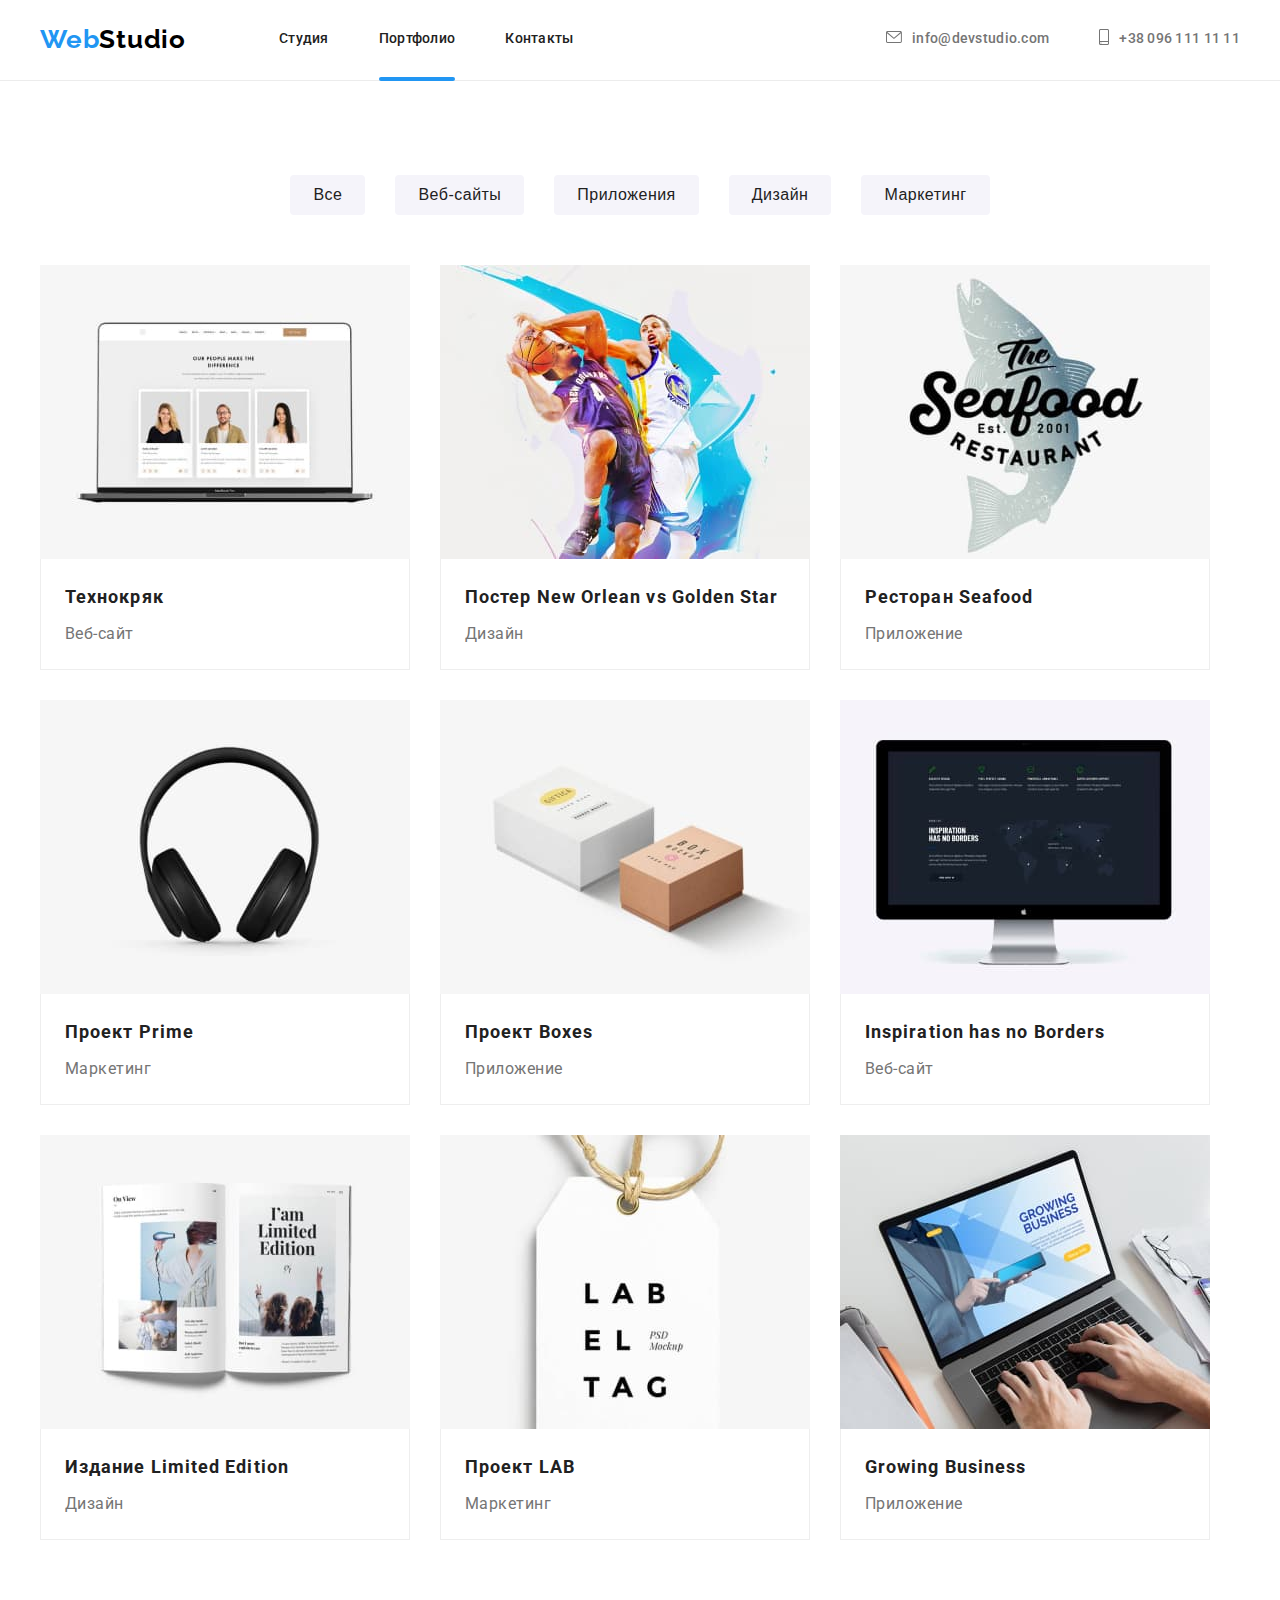
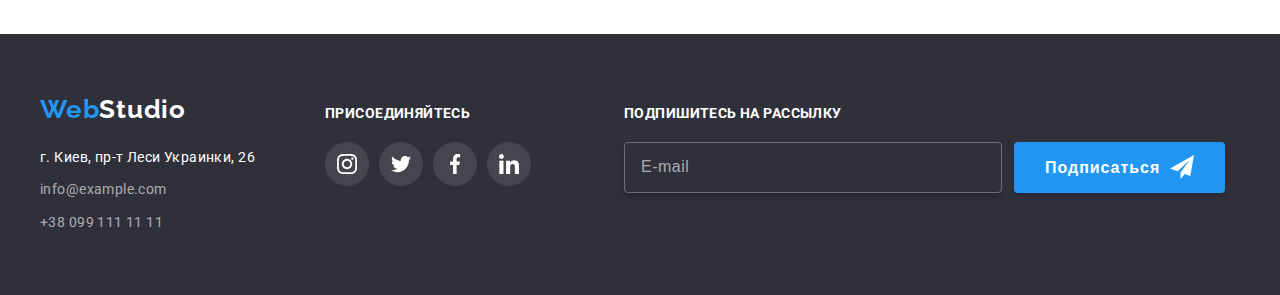
==== portfolio.html @ b91d9a15 "закончено scss" ====
<!DOCTYPE html>
<html lang="ru">

<head>
    <meta charset="UTF-8">
    <meta http-equiv="X-UA-Compatible" content="IE=edge">
    <meta name="viewport" content="width=device-width, initial-scale=1.0">
    <title>WebStudio</title>
    <link rel="stylesheet" href="https://cdnjs.cloudflare.com/ajax/libs/modern-normalize/1.1.0/modern-normalize.min.css"
        integrity="sha512-wpPYUAdjBVSE4KJnH1VR1HeZfpl1ub8YT/NKx4PuQ5NmX2tKuGu6U/JRp5y+Y8XG2tV+wKQpNHVUX03MfMFn9Q=="
        crossorigin="anonymous" referrerpolicy="no-referrer" />
    <link rel="preconnect" href="https://fonts.googleapis.com">
    <link rel="preconnect" href="https://fonts.gstatic.com" crossorigin>
    <link
        href="https://fonts.googleapis.com/css2?family=Raleway:wght@700&family=Roboto:wght@400;500;700;900&display=swap"
        rel="stylesheet">
    <link rel="stylesheet" href="./css/main.min.css">
</head>
<body>
    <header class="header">
        <div class="container">
            <nav class="header-nav">
                <a href="./index.html" class="logo link">
                    <span class="span-web">Web</span>Studio
                </a>
                <ul class="list site-nav">
                    <li class="site-nav-item">
                        <a href="./index.html" class="link">Студия</a>
                    </li>
                    <li class="site-nav-item">
                        <a href="./portfolio.html" class="link current-link">Портфолио</a>
                    </li>
                    <li class="site-nav-item">
                        <a href="#" class="link">Контакты</a>
                    </li>
                </ul>
            </nav>
    
            <ul class="list header-contact">
                <li class="header-contact-item">
                    <a href="mailto:info@devstudio.com" class="link">
                        <span>
                            <svg class="envelope header-icon" width="16" height="12">
                                <use href="./images/sprite.svg#icon-envelope"></use>
                            </svg>
                        </span>
                        <span>info@devstudio.com</span>
                    </a>
                </li>
                <li class="header-contact-item">
                    <a href="tel:+380961111111" class="link">
                        <span>
                            <svg class="smartphone header-icon" width="10" height="16">
                                <use href="./images/sprite.svg#icon-smartphone"></use>
                            </svg>
                        </span>
                        <span>+38 096 111 11 11</span>
                    </a>
                </li>
            </ul>
        </div>
    
    </header>

    <!-- main -->
    <main class="portfolio">
        <div class="container">
            <h1 hidden>Галлерея работ</h1>
            <ul class="portfolio-button list">
                <li class="portfolio-button-item">
                    <button type="button" class="button">Все</button>
                </li>
                <li class="portfolio-button-item">
                    <button type="button" class="button">Веб-сайты</button>
                </li>
                <li class="portfolio-button-item">
                    <button type="button" class="button">Приложения</button>
                </li>
                <li class="portfolio-button-item">
                    <button type="button" class="button">Дизайн</button>
                </li>
                <li class="portfolio-button-item">
                    <button type="button" class="button">Маркетинг</button>
                </li>
            </ul>
            <ul class="portfolio-list list">
                <li class="portfolio-item">

                    <a href="" class="portfolio-grid-link link">
                        <div class="portfolio-grid-overlay">
                            <img src="./images/portfolio/technokryak.jpg" alt="Ноутбук с веб-сайтом" width="370" height="294">
                            <p class="overlay">Технокряк это современная площадка распространения коронавируса. Компании используют эту платформу для цифрового
                            шпионажа и атак на защищённые сервера конкурентов.</p>
                        </div>
                        <div class="portfolio-text">
                            <h2 class="portfolio-title">Технокряк</h2>
                            <p class="portfolio-direction">Веб-сайт</p>
                        </div>
                    </a>
                </li>
                <li class="portfolio-item">
            
                    <a href="" class="portfolio-grid-link link link">
                        <div class="portfolio-grid-overlay">
                            <img src="./images/portfolio/poster.jpg" alt="Постер футбольного матча" width="370" height="294">
                                <p class="overlay">Технокряк это современная площадка распространения коронавируса. Компании используют эту платформу для цифрового
                                шпионажа и атак на защищённые сервера конкурентов.</p>
                        </div>
                        <div class="portfolio-text">
                            <h2 class="portfolio-title">Постер New Orlean vs Golden Star</h2>
                            <p class="portfolio-direction">Дизайн</p>
                        </div>
                    </a>
                </li>
                <li class="portfolio-item">
            
                    <a href="" class="portfolio-grid-link link link">
                        <div class="portfolio-grid-overlay">
                            <img src="./images/portfolio/restaurant.jpg" alt="Логотим ресторана Seafood" width="370" height="294">
                            <p class="overlay">Технокряк это современная площадка распространения коронавируса. Компании используют эту платформу для цифрового
                            шпионажа и атак на защищённые сервера конкурентов.</p>
                        </div>
                        <div class="portfolio-text">
                            <h2 class="portfolio-title">Ресторан Seafood</h2>
                            <p class="portfolio-direction">Приложение</p>
                        </div>
                    </a>
                </li>
                <li class="portfolio-item">
            
                    <a href="" class="portfolio-grid-link link link">
                        <div class="portfolio-grid-overlay">
                            <img src="./images/portfolio/prime.jpg" alt="Наушники" width="370" height="294">
                            <p class="overlay">Технокряк это современная площадка распространения коронавируса. Компании используют эту платформа для цифрового
                            шпионажа и атак на защищённые сервера конкурентов.</p>
                        </div>
                        <div class="portfolio-text">
                            <h2 class="portfolio-title">Проект Prime</h2>   
                            <p class="portfolio-direction">Маркетинг</p>
                        </div>
                    </a>
                </li>
                <li class="portfolio-item">
            
                    <a href="" class="portfolio-grid-link link link">
                        <div class="portfolio-grid-overlay">
                         <img src="./images/portfolio/boxes.jpg" alt="Коробки" width="370" height="294">
                        <p class="overlay">Технокряк это современная площадка распространения коронавируса. Компании используют эту платформу
                            для цифрового
                            шпионажа и атак на защищённые сервера конкурентов.</p>
                        </div>
                        <div class="portfolio-text">
                           <h2 class="portfolio-title">Проект Boxes</h2>
                            <p class="portfolio-direction">Приложение</p>
                        </div>
                    </a>
                </li>
                <li class="portfolio-item">
            
                    <a href="" class="portfolio-grid-link link link">
                        <div class="portfolio-grid-overlay">
                            <img src="./images/portfolio/inspiration.jpg" alt="ПК с веб-сайтом" width="370" height="294">
                            <p class="overlay">Технокряк это современная площадка распространения коронавируса. Компании используют эту платформу
                                для цифрового
                                шпионажа и атак на защищённые сервера конкурентов.</p>
                        </div>
                        <div class="portfolio-text">
                            <h2 class="portfolio-title">Inspiration has no Borders</h2>
                            <p class="portfolio-direction">Веб-сайт</p>
                        </div>
                    </a>
                </li>
                <li class="portfolio-item">
            
                    <a href="" class="portfolio-grid-link link link">
                        <div class="portfolio-grid-overlay">
                            <img src="./images/portfolio/edition.jpg" alt="Книга" width="370" height="294">
                            <p class="overlay">Технокряк это современная площадка распространения коронавируса. Компании используют эту платформу
                                для цифрового
                                шпионажа и атак на защищённые сервера конкурентов.</p>
                        </div>
                        <div class="portfolio-text">
                            <h2 class="portfolio-title">Издание Limited Edition</h2>
                            <p class="portfolio-direction">Дизайн</p>
                        </div>
                    </a>
                </li>
                <li class="portfolio-item">
            
                    <a href="" class="portfolio-grid-link link link">
                        <div class="portfolio-grid-overlay">
                            <img src="./images/portfolio/lab.jpg" alt="Брелок LAB" width="370" height="294">
                            <p class="overlay">Технокряк это современная площадка распространения коронавируса. Компании используют эту платформу
                                для цифрового
                                шпионажа и атак на защищённые сервера конкурентов.</p>
                        </div>
                        <div class="portfolio-text">
                            <h2 class="portfolio-title">Проект LAB</h2>
                            <p class="portfolio-direction">Маркетинг</p>
                        </div>
                    </a>
                </li>
                <li class="portfolio-item">
            
                    <a href="" class="portfolio-grid-link link link">
                        <div class="portfolio-grid-overlay">
                            <img src="./images/portfolio/business.jpg" alt="Ноутбук с веб-сайтом" width="370" height="294">
                            <p class="overlay">Технокряк это современная площадка распространения коронавируса. Компании используют эту платформу
                                для цифрового
                                шпионажа и атак на защищённые сервера конкурентов.</p>
                        </div>
                        <div class="portfolio-text">
                            <h2 class="portfolio-title">Growing Business</h2>
                            <p class="portfolio-direction">Приложение</p>
                        </div>
                    </a>
                </li>
            </ul>
        </div>
            
        
    </main>

    <footer class="footer">
        <div class="container">
            <div class="footer-left">
                <div class="footer-logo">
                    <a href="./index.html" class="logo link">
                        <span class="span-web">Web</span><span class="footer-studio">Studio</span>
                    </a>
                </div>
                <address class="address">
                    <ul class="list">
                        <li class="footer-address-item">
                            <a href="https://goo.gl/maps/YHEFxKt9b5rvipPJA" target="_blank" rel="noopener noreferrer"
                                class="footer-address link">г. Киев,
                                пр-т Леси Украинки, 26</a>
                        </li>
                        <li class="footer-address-item">
                            <a href="mailto:info@example.com" class="footer-contact link">info@example.com</a>
                        </li>
                        <li class="footer-address-item">
                            <a href="tel:+380991111111" class="footer-contact link">+38 099 111 11 11</a>
                        </li>
                    </ul>
                </address>
            </div>
            <div class="footer-right">
                <p class="footer-text-icon">присоединяйтесь</p>
                <ul class="list footer-list-icon">
                    <li class="footer-icon-item">
                        <a href="" class="footer-link-icon sotseti">
                            <svg class="footer-icon">
                                <use href="./images/sprite.svg#icon-instagram"></use>
                            </svg>
                        </a>
                    </li>
                    <li class="footer-icon-item">
                        <a href="" class="footer-link-icon sotseti">
                            <svg class="footer-icon">
                                <use href="./images/sprite.svg#icon-twitter"></use>
                            </svg>
                        </a>
                    </li>
                    <li class="footer-icon-item">
                        <a href="" class="footer-link-icon sotseti">
                            <svg class="footer-icon">
                                <use href="./images/sprite.svg#icon-facebook"></use>
                            </svg>
                        </a>
                    </li>
                    <li footer-icon-item>
                        <a href="" class="footer-link-icon sotseti">
                            <svg class="footer-icon">
                                <use href="./images/sprite.svg#icon-linkedin"></use>
                            </svg>
                        </a>
                    </li>
                </ul>
            </div>
            <form class="footer-form">
                <p class="footer-modal-title">Подпишитесь на рассылку</p>
                <div class="footer-form-div">
                    <input class="footer-form-input" type="email" placeholder="E-mail" name="user-email" required>
                    <button type="submit" class="footer-form-button">
                        Подписаться
                        <svg class="footer-modal-svg" width="24" height="24">
                            <use href="./images/icons.svg#icon-subscribe"></use>
                        </svg>
                    </button>
                </div>
            </form>
        </div>
    </footer>

</body>
</html>
---- css/main.min.css ----
:root{--accent-color: #2196f3;--main-text-color: #212121}.visually-hidden{position:absolute !important;clip:rect(1px 1px 1px 1px);clip:rect(1px, 1px, 1px, 1px);padding:0 !important;border:0 !important;height:1px !important;width:1px !important;overflow:hidden}body{margin:0;background-color:#ffffff;color:var(--main-text-color);font-weight:400;font-family:"Roboto", sans-serif}.list{margin-top:0;margin-bottom:0;padding-left:0;list-style:none}.link{text-decoration:none}h1,h2,h3,h4,p{margin-top:0;margin-bottom:0}img{display:block}.container{width:1200px;margin:0 auto;padding-left:15px;padding-right:15px}.title{margin-bottom:50px;font-weight:700;font-size:36px;line-height:1.17;text-align:center;letter-spacing:0.03em}.logo{color:#000000;font-family:"Raleway", sans-serif;font-weight:700;font-size:26px;line-height:1.19;letter-spacing:0.03em}.span-web{color:var(--accent-color)}.footer-studio{color:#ffffff}.footer-form{margin-left:93px}.footer-modal-title{font-weight:700;font-size:14px;line-height:1.14;letter-spacing:0.03em;text-transform:uppercase;color:#ffffff;margin-top:12px;margin-bottom:20px}.footer-form-input{background-color:transparent;width:358px;padding-top:15px;padding-bottom:15px;padding-left:16px;margin-right:12px;border:1px solid rgba(255,255,255,0.3);box-shadow:0px 4px 4px rgba(0,0,0,0.15);border-radius:4px;color:#ffffff;outline:none;transition:border-color 250ms cubic-bezier(0.4, 0, 0.2, 1)}.footer-form-input:focus{border-color:var(--accent-color)}.footer-form-input::placeholder{font-weight:400;font-size:16px;line-height:1.25;letter-spacing:0.03em;color:rgba(255,255,255,0.6)}.footer-form-div{display:flex}.footer-form-button{background:var(--accent-color);box-shadow:0px 4px 4px rgba(0,0,0,0.15);border-radius:4px;margin:0 auto;padding:10px 30px;cursor:pointer;border:1px solid transparent;font-weight:700;font-size:16px;line-height:1.87;display:flex;align-items:center;text-align:center;letter-spacing:0.06em;color:#ffffff}.footer-modal-svg{margin-left:10px}.backdrop{position:fixed;top:0;left:0;width:100vw;height:100vh;background-color:rgba(0,0,0,0.2);transition:opacity 500ms linear, visibility 500ms linear}.is-hidden{opacity:0;visibility:hidden;pointer-events:none}.modal{width:528px;height:580px;background-color:#ffffff;position:absolute;left:50%;top:50%;transform:translate(-50%, -50%)}.close-btn{position:absolute;top:8px;right:8px;padding:0;width:30px;height:30px;border-radius:50%;border:1px solid rgba(0,0,0,0.1);background-color:transparent;cursor:pointer}.modal-svg{color:tomato}.close-btn:hover .modal-svg{fill:var(--accent-color)}.contact-form{display:flex;flex-direction:column;padding:40px}.contact-form-input{width:100%;height:40px;border:1px solid rgba(33,33,33,0.2);border-radius:4px;padding-left:42px;transition:border-color 250ms cubic-bezier(0.4, 0, 0.2, 1)}.contact-form-input:focus{outline:none;border-color:var(--accent-color)}.contact-form-message{width:100%;height:120px;padding:12px 16px;margin-top:4px;margin-bottom:20px;resize:none;border:1px solid rgba(33,33,33,0.2);border-radius:4px;transition:border-color 250ms cubic-bezier(0.4, 0, 0.2, 1)}.contact-form-message:focus{border-color:var(--accent-color);outline:none}.contact-form-message::placeholder{color:rgba(117,117,117,0.5)}.modal-form-title{font-weight:700;font-size:20px;line-height:1.15;text-align:center;letter-spacing:0.03em;margin-bottom:12px}.modal-form-label{font-weight:400;font-size:12px;line-height:1.17;letter-spacing:0.01em;color:#757575}.modal-form-label:nth-child(-n+4){margin-bottom:10px}.contact-form-icon{position:absolute;top:50%;transform:translateY(-50%);left:12px;transition:fill 250ms cubic-bezier(0.4, 0, 0.2, 1)}.contact-form-input:focus+.contact-form-icon{fill:var(--accent-color)}.contact-form-wrapper{position:relative;display:block;margin-top:4px}.contact-form-checkbox-label{display:flex;align-items:center;font-weight:400;font-size:14px;line-height:1.71;letter-spacing:0.03em;color:#757575;margin-bottom:30px}.contact-form-checkbox-label::before{content:"";width:16px;height:15px;border:2px solid black;cursor:pointer;border-radius:2px;margin-right:7px}.contact-form-checkbox:checked+.contact-form-checkbox-label::before{background-image:url(../images/check.svg);background-position:50% 50%}.contact-form-checkbox:focus+.contact-form-checkbox-label::before{outline:2px solid var(--accent-color)}.contact-form-label-link{font-weight:400;font-size:14px;line-height:1.71;letter-spacing:0.03em;color:var(--accent-color)}.contact-form-submit{display:block;margin:0 auto;padding:10px 55px;cursor:pointer;background:#2196f3;box-shadow:0px 4px 4px rgba(0,0,0,0.15);border-radius:4px;border:1px solid transparent;font-weight:700;font-size:16px;line-height:1.87;display:flex;align-items:center;text-align:center;letter-spacing:0.06em;color:#ffffff}.header{padding-top:24px;padding-bottom:25px;border-bottom:1px solid #ececec}.header .container{display:flex;align-items:center}.header .logo{margin-right:93px}.header-nav{display:flex;align-items:center}.site-nav{display:block;display:flex;align-items:center}.header-contact{display:flex;align-items:center;margin-left:auto}.header-contact .link{display:flex;align-items:center;color:#757575;font-weight:500;font-size:14px;line-height:1.14;letter-spacing:0.02em;fill:#757575;transition:color 250ms cubic-bezier(0.4, 0, 0.2, 1),fill 250ms cubic-bezier(0.4, 0, 0.2, 1)}.header-contact .link:hover,.header-contact .link:focus{fill:var(--accent-color);color:var(--accent-color)}.site-nav-item:not(:last-child){margin-right:50px}.header-contact-item:not(:last-child){margin-right:50px}.site-nav .link{position:relative;display:block;color:var(--main-text-color);font-weight:500;font-size:14px;line-height:1.14;letter-spacing:0.02em;transition:color 250ms cubic-bezier(0.4, 0, 0.2, 1)}.site-nav .link:hover,.site-nav .link:focus{fill:var(--accent-color);color:var(--accent-color)}.header-icon{margin-right:10px}.current-link::after{position:absolute;content:"";width:100%;height:4px;margin-top:30px;display:block;background-color:var(--accent-color);border-radius:2px}.hero{text-align:center;padding-top:200px;padding-bottom:200px;background:#2f303a;background-image:linear-gradient(rgba(47,48,58,0.4), rgba(47,48,58,0.4)),url(../images/hero/bg.jpg);background-size:cover}.hero-title{margin-bottom:30px;color:#ffffff;font-weight:900;font-size:44px;line-height:1.36;letter-spacing:0.06em;text-transform:uppercase;max-width:700px;margin-left:auto;margin-right:auto}.button-btn{border-radius:4px;padding:10px 32px;min-width:200px;border:1px solid transparent;color:#ffffff;background-color:var(--accent-color);font-weight:700;font-size:16px;line-height:1.87;text-align:center;letter-spacing:0.06em;cursor:pointer;transition:background-color 250ms cubic-bezier(0.4, 0, 0.2, 1)}.button-btn:hover,.button-btn:focus{background-color:#188ce8}.about{padding-top:94px;padding-bottom:94px}.about-list{display:flex;flex-wrap:wrap;justify-content:space-between;align-items:baseline;align-content:stretch;margin-left:-30px;margin-top:-30px}.about-list-item{margin-left:30px;margin-top:30px;flex-basis:calc((100% - 120px) / 4)}.about-list-text{color:#757575;font-size:14px;line-height:1.71;letter-spacing:0.03em}.about-icon{display:block;width:70px;height:70px;margin-left:auto;margin-right:auto}.about-icon-bg{padding-top:25px;padding-bottom:25px;margin-bottom:30px;background:#f5f4fa;border-radius:4px}.classes{padding-bottom:94px}.classes .list{margin-top:-30px;margin-left:-30px;display:flex;flex-wrap:wrap;justify-content:space-between}.classes-item{position:relative;flex-basis:calc((100% - 90px) / 3);margin-top:30px;margin-left:30px}.classes-overlay{position:absolute;bottom:0;left:0;width:100%;height:70px;padding-top:27px;padding-bottom:27px;overflow:auto;background:rgba(47,48,58,0.8);font-weight:700;font-size:14px;line-height:1.14;text-align:center;letter-spacing:0.03em;text-transform:uppercase;color:#ffffff}.team{padding-top:94px;padding-bottom:94px;background-color:#f5f4fa}.team-list{display:flex;flex-wrap:wrap;flex-basis:calc((100% - 120px) / 4);margin-left:-30px;margin-top:-30px}.team-item{border-radius:0px 0px 4px 4px;box-shadow:0px 1px 3px rgba(0,0,0,0.12),0px 1px 1px rgba(0,0,0,0.14),0px 2px 1px rgba(0,0,0,0.2);margin-left:30px;margin-top:30px}.team-text{padding:30px 32px}.team-name{margin-bottom:10px;font-weight:500;font-size:16px;line-height:1.19;text-align:center;letter-spacing:0.03em}.team-profession{color:#757575;font-size:16px;line-height:1.19;text-align:center;letter-spacing:0.03em;margin-bottom:16px}.team-icon,.footer-icon{width:20px;height:20px}.team-icon-list{display:flex;justify-content:space-between}.sotseti{display:flex;align-items:center;justify-content:center;width:44px;height:44px;border-radius:50%}.team-icon-link{fill:#afb1b8}.team-icon-link{transition:background-color 250ms cubic-bezier(0.4, 0, 0.2, 1),fill 250ms cubic-bezier(0.4, 0, 0.2, 1)}.team-icon-link:hover,.team-icon-link:focus{fill:#ffffff;background-color:var(--accent-color)}.clients .container{padding-top:94px;padding-bottom:94px}.clients-list-icon{display:flex;justify-content:space-between;flex-wrap:wrap;margin-top:-30px;margin-left:-30px}.clients-icon-item{margin-top:30px;margin-left:30px;flex-basis:calc((100% - 180px) / 6);height:92px}.clients-link-icon{display:flex;align-items:center;justify-content:center;width:100%;height:100%;fill:#afb1b8;padding:16px 32px;border:1px solid #afb1b8;border-radius:4px}.clients-link-icon{transition:fill 250ms cubic-bezier(0.4, 0, 0.2, 1),border 250ms cubic-bezier(0.4, 0, 0.2, 1)}.clients-link-icon:hover,.clients-link-icon:focus{fill:var(--accent-color);border:1px solid var(--accent-color)}.footer{padding-top:60px;padding-bottom:60px;background-color:#2f303a;font-size:14px;line-height:1.71;letter-spacing:0.03em}.footer .footer-contact{color:rgba(255,255,255,0.6)}.footer .container{display:flex}.footer-logo{margin-bottom:20px}.footer-address-item:not(:last-child){margin-bottom:9px}.address .link{font-style:normal;transition:color 250ms cubic-bezier(0.4, 0, 0.2, 1)}.address .link:hover,.address .link:focus{color:var(--accent-color)}.footer-address{color:#ffffff}.footer-right{margin-left:70px;margin-top:12px}.footer-text-icon{font-weight:700;font-size:14px;line-height:1.14;letter-spacing:0.03em;text-transform:uppercase;color:#ffffff;margin-bottom:20px}.footer-list-icon{display:flex}.footer-link-icon{background-color:rgba(255,255,255,0.1);fill:#ffffff;transition:background-color 250ms cubic-bezier(0.4, 0, 0.2, 1)}.footer-link-icon:hover,.footer-link-icon:focus{background-color:var(--accent-color)}.footer-icon-item:not(:last-child){margin-right:10px}.portfolio{padding-top:94px;padding-bottom:94px}.button{min-width:73;border-radius:4px;padding:6px 22px;border:1px solid transparent;color:var(--main-text-color);background-color:#f5f4fa;font-weight:500;font-size:16px;line-height:1.62;text-align:center;letter-spacing:0.03em;cursor:pointer;transition:background-color 250ms cubic-bezier(0.4, 0, 0.2, 1),color 250ms cubic-bezier(0.4, 0, 0.2, 1),box-shadow 250ms cubic-bezier(0.4, 0, 0.2, 1)}.button:hover,.button:focus{color:#ffffff;background-color:var(--accent-color);box-shadow:0px 3px 1px rgba(0,0,0,0.1),0px 1px 2px rgba(0,0,0,0.08),0px 2px 2px rgba(0,0,0,0.12)}.portfolio-button{display:flex;justify-content:center;margin-bottom:50px}.portfolio-button-item:not(:last-child){margin-right:30px}.portfolio-text{border-left:1px solid #eeeeee;border-bottom:1px solid #eeeeee;border-right:1px solid #eeeeee;padding:20px 24px}.portfolio-list{display:flex;flex-wrap:wrap;margin-left:-30px;margin-top:-30px}.portfolio-item{margin-left:30px;margin-top:30px;flex-basis:calc(100% / 3 - 90px);background:#ffffff;transition:box-shadow 250ms cubic-bezier(0.4, 0, 0.2, 1)}.portfolio-item:hover,.portfolio-item:focus{box-shadow:0px 1px 1px rgba(0,0,0,0.12),0px 4px 4px rgba(0,0,0,0.06),1px 4px 6px rgba(0,0,0,0.16)}.portfolio-title{margin-bottom:4px;color:var(--main-text-color);font-weight:700;font-size:18px;line-height:2;letter-spacing:0.06em}.portfolio-direction{color:#757575;font-weight:400;font-size:16px;line-height:1.87;letter-spacing:0.03em}.portfolio-grid-link{display:block}.portfolio-grid-overlay{position:relative;overflow:hidden}.overlay{position:absolute;top:100%;left:0;width:100%;height:100%;padding:63px 24px;overflow:auto;transition:transform 500ms linear;font-weight:400px;font-size:18px;line-height:1.56;letter-spacing:0.03em;color:#ffffff;background:rgba(33,150,243,0.9)}.portfolio-grid-link:hover .overlay,.portfolio-grid-link:focus .overlay{transform:translateY(-100%)}
/*# sourceMappingURL=main.min.css.map */
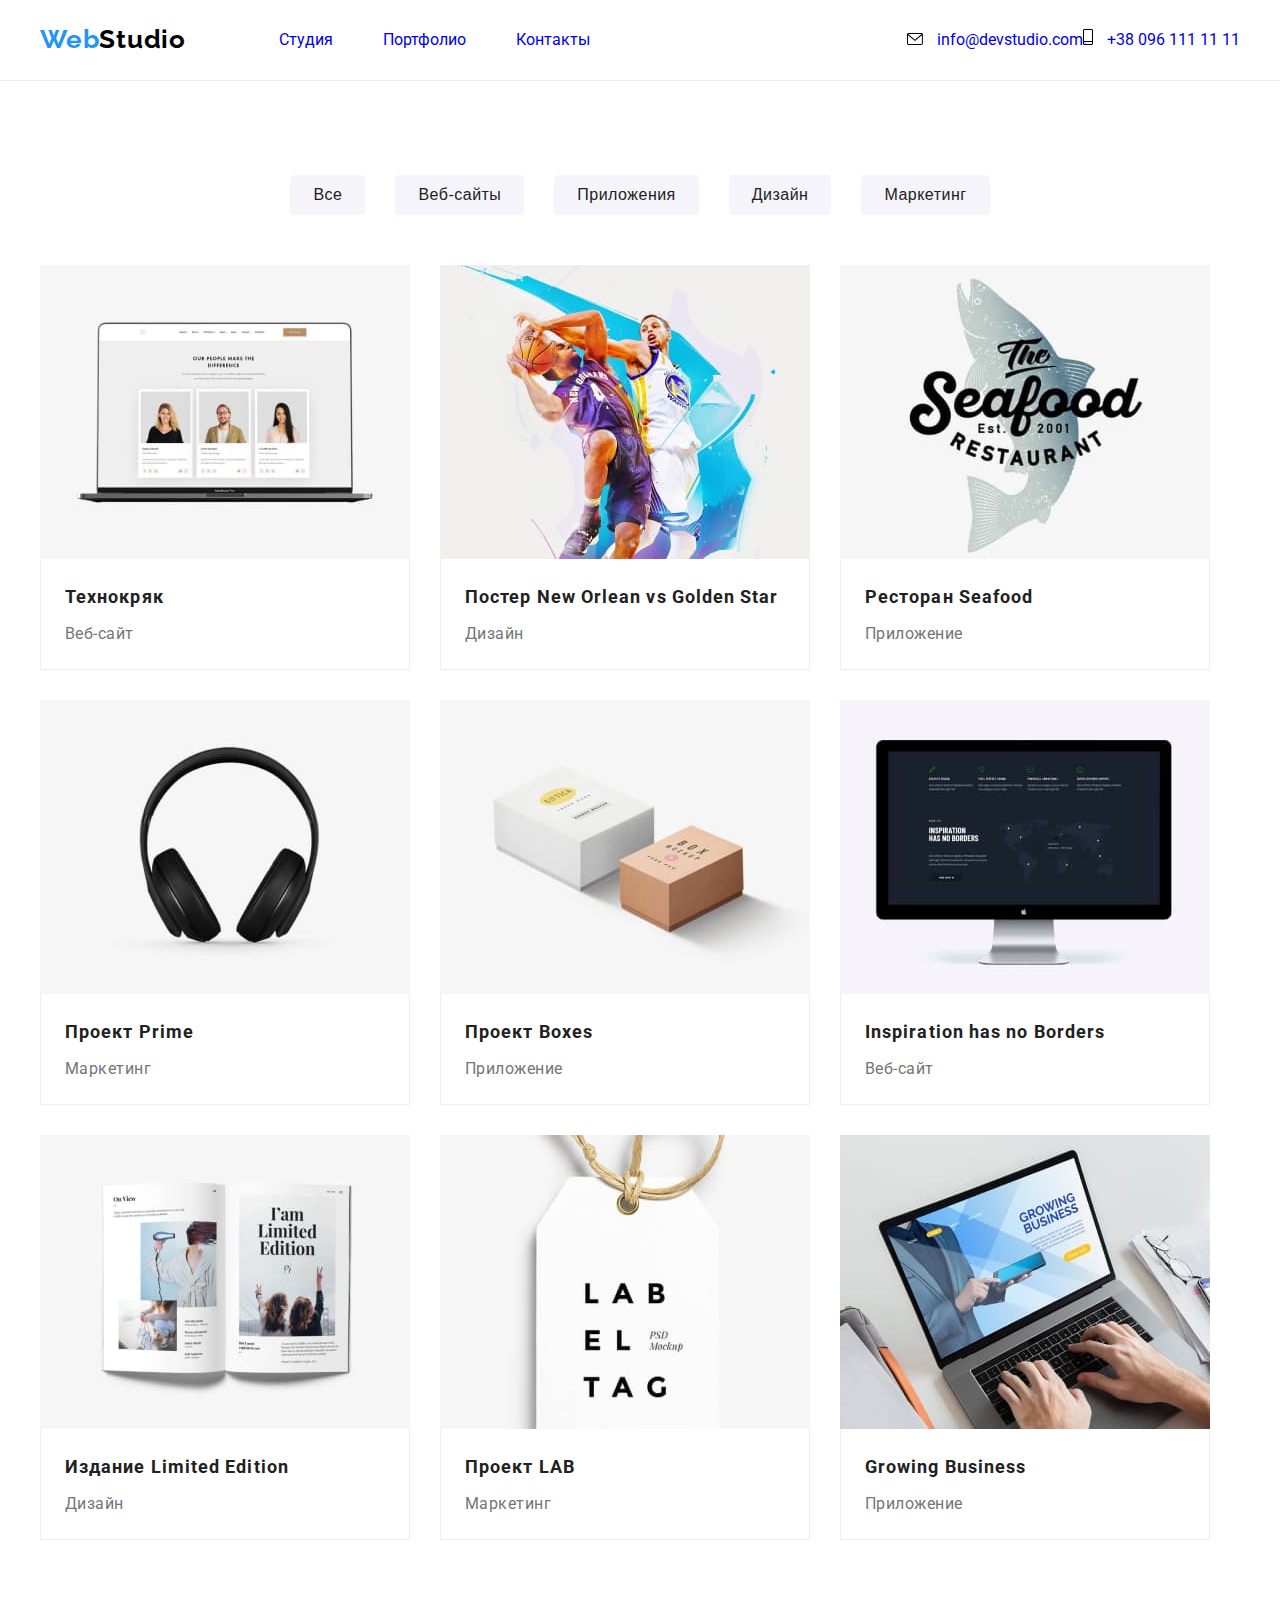
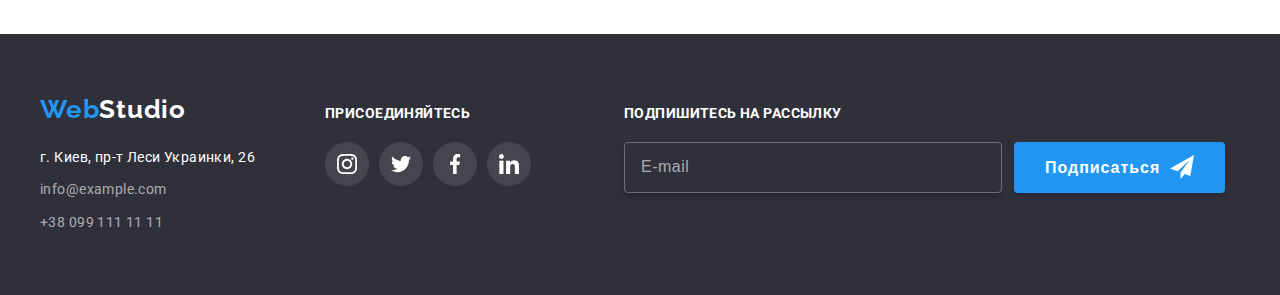
==== commit 5f9ad6e2: "выполнен хедер по БЭМ" ====
--- a/portfolio.html
+++ b/portfolio.html
@@ -24,13 +24,13 @@
                     <span class="span-web">Web</span>Studio
                 </a>
                 <ul class="list site-nav">
-                    <li class="site-nav-item">
+                    <li class="site-nav__item">
                         <a href="./index.html" class="link">Студия</a>
                     </li>
-                    <li class="site-nav-item">
+                    <li class="site-nav__item">
                         <a href="./portfolio.html" class="link current-link">Портфолио</a>
                     </li>
-                    <li class="site-nav-item">
+                    <li class="site-nav__item">
                         <a href="#" class="link">Контакты</a>
                     </li>
                 </ul>
--- a/css/main.min.css
+++ b/css/main.min.css
@@ -1,2 +1,2 @@
-:root{--accent-color: #2196f3;--main-text-color: #212121}.visually-hidden{position:absolute !important;clip:rect(1px 1px 1px 1px);clip:rect(1px, 1px, 1px, 1px);padding:0 !important;border:0 !important;height:1px !important;width:1px !important;overflow:hidden}body{margin:0;background-color:#ffffff;color:var(--main-text-color);font-weight:400;font-family:"Roboto", sans-serif}.list{margin-top:0;margin-bottom:0;padding-left:0;list-style:none}.link{text-decoration:none}h1,h2,h3,h4,p{margin-top:0;margin-bottom:0}img{display:block}.container{width:1200px;margin:0 auto;padding-left:15px;padding-right:15px}.title{margin-bottom:50px;font-weight:700;font-size:36px;line-height:1.17;text-align:center;letter-spacing:0.03em}.logo{color:#000000;font-family:"Raleway", sans-serif;font-weight:700;font-size:26px;line-height:1.19;letter-spacing:0.03em}.span-web{color:var(--accent-color)}.footer-studio{color:#ffffff}.footer-form{margin-left:93px}.footer-modal-title{font-weight:700;font-size:14px;line-height:1.14;letter-spacing:0.03em;text-transform:uppercase;color:#ffffff;margin-top:12px;margin-bottom:20px}.footer-form-input{background-color:transparent;width:358px;padding-top:15px;padding-bottom:15px;padding-left:16px;margin-right:12px;border:1px solid rgba(255,255,255,0.3);box-shadow:0px 4px 4px rgba(0,0,0,0.15);border-radius:4px;color:#ffffff;outline:none;transition:border-color 250ms cubic-bezier(0.4, 0, 0.2, 1)}.footer-form-input:focus{border-color:var(--accent-color)}.footer-form-input::placeholder{font-weight:400;font-size:16px;line-height:1.25;letter-spacing:0.03em;color:rgba(255,255,255,0.6)}.footer-form-div{display:flex}.footer-form-button{background:var(--accent-color);box-shadow:0px 4px 4px rgba(0,0,0,0.15);border-radius:4px;margin:0 auto;padding:10px 30px;cursor:pointer;border:1px solid transparent;font-weight:700;font-size:16px;line-height:1.87;display:flex;align-items:center;text-align:center;letter-spacing:0.06em;color:#ffffff}.footer-modal-svg{margin-left:10px}.backdrop{position:fixed;top:0;left:0;width:100vw;height:100vh;background-color:rgba(0,0,0,0.2);transition:opacity 500ms linear, visibility 500ms linear}.is-hidden{opacity:0;visibility:hidden;pointer-events:none}.modal{width:528px;height:580px;background-color:#ffffff;position:absolute;left:50%;top:50%;transform:translate(-50%, -50%)}.close-btn{position:absolute;top:8px;right:8px;padding:0;width:30px;height:30px;border-radius:50%;border:1px solid rgba(0,0,0,0.1);background-color:transparent;cursor:pointer}.modal-svg{color:tomato}.close-btn:hover .modal-svg{fill:var(--accent-color)}.contact-form{display:flex;flex-direction:column;padding:40px}.contact-form-input{width:100%;height:40px;border:1px solid rgba(33,33,33,0.2);border-radius:4px;padding-left:42px;transition:border-color 250ms cubic-bezier(0.4, 0, 0.2, 1)}.contact-form-input:focus{outline:none;border-color:var(--accent-color)}.contact-form-message{width:100%;height:120px;padding:12px 16px;margin-top:4px;margin-bottom:20px;resize:none;border:1px solid rgba(33,33,33,0.2);border-radius:4px;transition:border-color 250ms cubic-bezier(0.4, 0, 0.2, 1)}.contact-form-message:focus{border-color:var(--accent-color);outline:none}.contact-form-message::placeholder{color:rgba(117,117,117,0.5)}.modal-form-title{font-weight:700;font-size:20px;line-height:1.15;text-align:center;letter-spacing:0.03em;margin-bottom:12px}.modal-form-label{font-weight:400;font-size:12px;line-height:1.17;letter-spacing:0.01em;color:#757575}.modal-form-label:nth-child(-n+4){margin-bottom:10px}.contact-form-icon{position:absolute;top:50%;transform:translateY(-50%);left:12px;transition:fill 250ms cubic-bezier(0.4, 0, 0.2, 1)}.contact-form-input:focus+.contact-form-icon{fill:var(--accent-color)}.contact-form-wrapper{position:relative;display:block;margin-top:4px}.contact-form-checkbox-label{display:flex;align-items:center;font-weight:400;font-size:14px;line-height:1.71;letter-spacing:0.03em;color:#757575;margin-bottom:30px}.contact-form-checkbox-label::before{content:"";width:16px;height:15px;border:2px solid black;cursor:pointer;border-radius:2px;margin-right:7px}.contact-form-checkbox:checked+.contact-form-checkbox-label::before{background-image:url(../images/check.svg);background-position:50% 50%}.contact-form-checkbox:focus+.contact-form-checkbox-label::before{outline:2px solid var(--accent-color)}.contact-form-label-link{font-weight:400;font-size:14px;line-height:1.71;letter-spacing:0.03em;color:var(--accent-color)}.contact-form-submit{display:block;margin:0 auto;padding:10px 55px;cursor:pointer;background:#2196f3;box-shadow:0px 4px 4px rgba(0,0,0,0.15);border-radius:4px;border:1px solid transparent;font-weight:700;font-size:16px;line-height:1.87;display:flex;align-items:center;text-align:center;letter-spacing:0.06em;color:#ffffff}.header{padding-top:24px;padding-bottom:25px;border-bottom:1px solid #ececec}.header .container{display:flex;align-items:center}.header .logo{margin-right:93px}.header-nav{display:flex;align-items:center}.site-nav{display:block;display:flex;align-items:center}.header-contact{display:flex;align-items:center;margin-left:auto}.header-contact .link{display:flex;align-items:center;color:#757575;font-weight:500;font-size:14px;line-height:1.14;letter-spacing:0.02em;fill:#757575;transition:color 250ms cubic-bezier(0.4, 0, 0.2, 1),fill 250ms cubic-bezier(0.4, 0, 0.2, 1)}.header-contact .link:hover,.header-contact .link:focus{fill:var(--accent-color);color:var(--accent-color)}.site-nav-item:not(:last-child){margin-right:50px}.header-contact-item:not(:last-child){margin-right:50px}.site-nav .link{position:relative;display:block;color:var(--main-text-color);font-weight:500;font-size:14px;line-height:1.14;letter-spacing:0.02em;transition:color 250ms cubic-bezier(0.4, 0, 0.2, 1)}.site-nav .link:hover,.site-nav .link:focus{fill:var(--accent-color);color:var(--accent-color)}.header-icon{margin-right:10px}.current-link::after{position:absolute;content:"";width:100%;height:4px;margin-top:30px;display:block;background-color:var(--accent-color);border-radius:2px}.hero{text-align:center;padding-top:200px;padding-bottom:200px;background:#2f303a;background-image:linear-gradient(rgba(47,48,58,0.4), rgba(47,48,58,0.4)),url(../images/hero/bg.jpg);background-size:cover}.hero-title{margin-bottom:30px;color:#ffffff;font-weight:900;font-size:44px;line-height:1.36;letter-spacing:0.06em;text-transform:uppercase;max-width:700px;margin-left:auto;margin-right:auto}.button-btn{border-radius:4px;padding:10px 32px;min-width:200px;border:1px solid transparent;color:#ffffff;background-color:var(--accent-color);font-weight:700;font-size:16px;line-height:1.87;text-align:center;letter-spacing:0.06em;cursor:pointer;transition:background-color 250ms cubic-bezier(0.4, 0, 0.2, 1)}.button-btn:hover,.button-btn:focus{background-color:#188ce8}.about{padding-top:94px;padding-bottom:94px}.about-list{display:flex;flex-wrap:wrap;justify-content:space-between;align-items:baseline;align-content:stretch;margin-left:-30px;margin-top:-30px}.about-list-item{margin-left:30px;margin-top:30px;flex-basis:calc((100% - 120px) / 4)}.about-list-text{color:#757575;font-size:14px;line-height:1.71;letter-spacing:0.03em}.about-icon{display:block;width:70px;height:70px;margin-left:auto;margin-right:auto}.about-icon-bg{padding-top:25px;padding-bottom:25px;margin-bottom:30px;background:#f5f4fa;border-radius:4px}.classes{padding-bottom:94px}.classes .list{margin-top:-30px;margin-left:-30px;display:flex;flex-wrap:wrap;justify-content:space-between}.classes-item{position:relative;flex-basis:calc((100% - 90px) / 3);margin-top:30px;margin-left:30px}.classes-overlay{position:absolute;bottom:0;left:0;width:100%;height:70px;padding-top:27px;padding-bottom:27px;overflow:auto;background:rgba(47,48,58,0.8);font-weight:700;font-size:14px;line-height:1.14;text-align:center;letter-spacing:0.03em;text-transform:uppercase;color:#ffffff}.team{padding-top:94px;padding-bottom:94px;background-color:#f5f4fa}.team-list{display:flex;flex-wrap:wrap;flex-basis:calc((100% - 120px) / 4);margin-left:-30px;margin-top:-30px}.team-item{border-radius:0px 0px 4px 4px;box-shadow:0px 1px 3px rgba(0,0,0,0.12),0px 1px 1px rgba(0,0,0,0.14),0px 2px 1px rgba(0,0,0,0.2);margin-left:30px;margin-top:30px}.team-text{padding:30px 32px}.team-name{margin-bottom:10px;font-weight:500;font-size:16px;line-height:1.19;text-align:center;letter-spacing:0.03em}.team-profession{color:#757575;font-size:16px;line-height:1.19;text-align:center;letter-spacing:0.03em;margin-bottom:16px}.team-icon,.footer-icon{width:20px;height:20px}.team-icon-list{display:flex;justify-content:space-between}.sotseti{display:flex;align-items:center;justify-content:center;width:44px;height:44px;border-radius:50%}.team-icon-link{fill:#afb1b8}.team-icon-link{transition:background-color 250ms cubic-bezier(0.4, 0, 0.2, 1),fill 250ms cubic-bezier(0.4, 0, 0.2, 1)}.team-icon-link:hover,.team-icon-link:focus{fill:#ffffff;background-color:var(--accent-color)}.clients .container{padding-top:94px;padding-bottom:94px}.clients-list-icon{display:flex;justify-content:space-between;flex-wrap:wrap;margin-top:-30px;margin-left:-30px}.clients-icon-item{margin-top:30px;margin-left:30px;flex-basis:calc((100% - 180px) / 6);height:92px}.clients-link-icon{display:flex;align-items:center;justify-content:center;width:100%;height:100%;fill:#afb1b8;padding:16px 32px;border:1px solid #afb1b8;border-radius:4px}.clients-link-icon{transition:fill 250ms cubic-bezier(0.4, 0, 0.2, 1),border 250ms cubic-bezier(0.4, 0, 0.2, 1)}.clients-link-icon:hover,.clients-link-icon:focus{fill:var(--accent-color);border:1px solid var(--accent-color)}.footer{padding-top:60px;padding-bottom:60px;background-color:#2f303a;font-size:14px;line-height:1.71;letter-spacing:0.03em}.footer .footer-contact{color:rgba(255,255,255,0.6)}.footer .container{display:flex}.footer-logo{margin-bottom:20px}.footer-address-item:not(:last-child){margin-bottom:9px}.address .link{font-style:normal;transition:color 250ms cubic-bezier(0.4, 0, 0.2, 1)}.address .link:hover,.address .link:focus{color:var(--accent-color)}.footer-address{color:#ffffff}.footer-right{margin-left:70px;margin-top:12px}.footer-text-icon{font-weight:700;font-size:14px;line-height:1.14;letter-spacing:0.03em;text-transform:uppercase;color:#ffffff;margin-bottom:20px}.footer-list-icon{display:flex}.footer-link-icon{background-color:rgba(255,255,255,0.1);fill:#ffffff;transition:background-color 250ms cubic-bezier(0.4, 0, 0.2, 1)}.footer-link-icon:hover,.footer-link-icon:focus{background-color:var(--accent-color)}.footer-icon-item:not(:last-child){margin-right:10px}.portfolio{padding-top:94px;padding-bottom:94px}.button{min-width:73;border-radius:4px;padding:6px 22px;border:1px solid transparent;color:var(--main-text-color);background-color:#f5f4fa;font-weight:500;font-size:16px;line-height:1.62;text-align:center;letter-spacing:0.03em;cursor:pointer;transition:background-color 250ms cubic-bezier(0.4, 0, 0.2, 1),color 250ms cubic-bezier(0.4, 0, 0.2, 1),box-shadow 250ms cubic-bezier(0.4, 0, 0.2, 1)}.button:hover,.button:focus{color:#ffffff;background-color:var(--accent-color);box-shadow:0px 3px 1px rgba(0,0,0,0.1),0px 1px 2px rgba(0,0,0,0.08),0px 2px 2px rgba(0,0,0,0.12)}.portfolio-button{display:flex;justify-content:center;margin-bottom:50px}.portfolio-button-item:not(:last-child){margin-right:30px}.portfolio-text{border-left:1px solid #eeeeee;border-bottom:1px solid #eeeeee;border-right:1px solid #eeeeee;padding:20px 24px}.portfolio-list{display:flex;flex-wrap:wrap;margin-left:-30px;margin-top:-30px}.portfolio-item{margin-left:30px;margin-top:30px;flex-basis:calc(100% / 3 - 90px);background:#ffffff;transition:box-shadow 250ms cubic-bezier(0.4, 0, 0.2, 1)}.portfolio-item:hover,.portfolio-item:focus{box-shadow:0px 1px 1px rgba(0,0,0,0.12),0px 4px 4px rgba(0,0,0,0.06),1px 4px 6px rgba(0,0,0,0.16)}.portfolio-title{margin-bottom:4px;color:var(--main-text-color);font-weight:700;font-size:18px;line-height:2;letter-spacing:0.06em}.portfolio-direction{color:#757575;font-weight:400;font-size:16px;line-height:1.87;letter-spacing:0.03em}.portfolio-grid-link{display:block}.portfolio-grid-overlay{position:relative;overflow:hidden}.overlay{position:absolute;top:100%;left:0;width:100%;height:100%;padding:63px 24px;overflow:auto;transition:transform 500ms linear;font-weight:400px;font-size:18px;line-height:1.56;letter-spacing:0.03em;color:#ffffff;background:rgba(33,150,243,0.9)}.portfolio-grid-link:hover .overlay,.portfolio-grid-link:focus .overlay{transform:translateY(-100%)}
+:root{--accent-color: #2196f3;--main-text-color: #212121}.visually-hidden{position:absolute !important;clip:rect(1px 1px 1px 1px);clip:rect(1px, 1px, 1px, 1px);padding:0 !important;border:0 !important;height:1px !important;width:1px !important;overflow:hidden}body{margin:0;background-color:#ffffff;color:var(--main-text-color);font-weight:400;font-family:"Roboto", sans-serif}.list{margin-top:0;margin-bottom:0;padding-left:0;list-style:none}.link{text-decoration:none}h1,h2,h3,h4,p{margin-top:0;margin-bottom:0}img{display:block}.container{width:1200px;margin:0 auto;padding-left:15px;padding-right:15px}.title{margin-bottom:50px;font-weight:700;font-size:36px;line-height:1.17;text-align:center;letter-spacing:0.03em}.logo{color:#000000;font-family:"Raleway", sans-serif;font-weight:700;font-size:26px;line-height:1.19;letter-spacing:0.03em}.span-web{color:var(--accent-color)}.footer-studio{color:#ffffff}.footer-form{margin-left:93px}.footer-modal-title{font-weight:700;font-size:14px;line-height:1.14;letter-spacing:0.03em;text-transform:uppercase;color:#ffffff;margin-top:12px;margin-bottom:20px}.footer-form-input{background-color:transparent;width:358px;padding-top:15px;padding-bottom:15px;padding-left:16px;margin-right:12px;border:1px solid rgba(255,255,255,0.3);box-shadow:0px 4px 4px rgba(0,0,0,0.15);border-radius:4px;color:#ffffff;outline:none;transition:border-color 250ms cubic-bezier(0.4, 0, 0.2, 1)}.footer-form-input:focus{border-color:var(--accent-color)}.footer-form-input::placeholder{font-weight:400;font-size:16px;line-height:1.25;letter-spacing:0.03em;color:rgba(255,255,255,0.6)}.footer-form-div{display:flex}.footer-form-button{background:var(--accent-color);box-shadow:0px 4px 4px rgba(0,0,0,0.15);border-radius:4px;margin:0 auto;padding:10px 30px;cursor:pointer;border:1px solid transparent;font-weight:700;font-size:16px;line-height:1.87;display:flex;align-items:center;text-align:center;letter-spacing:0.06em;color:#ffffff}.footer-modal-svg{margin-left:10px}.backdrop{position:fixed;top:0;left:0;width:100vw;height:100vh;background-color:rgba(0,0,0,0.2);transition:opacity 500ms linear, visibility 500ms linear}.is-hidden{opacity:0;visibility:hidden;pointer-events:none}.modal{width:528px;height:580px;background-color:#ffffff;position:absolute;left:50%;top:50%;transform:translate(-50%, -50%)}.close-btn{position:absolute;top:8px;right:8px;padding:0;width:30px;height:30px;border-radius:50%;border:1px solid rgba(0,0,0,0.1);background-color:transparent;cursor:pointer}.modal-svg{color:tomato}.close-btn:hover .modal-svg{fill:var(--accent-color)}.contact-form{display:flex;flex-direction:column;padding:40px}.contact-form-input{width:100%;height:40px;border:1px solid rgba(33,33,33,0.2);border-radius:4px;padding-left:42px;transition:border-color 250ms cubic-bezier(0.4, 0, 0.2, 1)}.contact-form-input:focus{outline:none;border-color:var(--accent-color)}.contact-form-message{width:100%;height:120px;padding:12px 16px;margin-top:4px;margin-bottom:20px;resize:none;border:1px solid rgba(33,33,33,0.2);border-radius:4px;transition:border-color 250ms cubic-bezier(0.4, 0, 0.2, 1)}.contact-form-message:focus{border-color:var(--accent-color);outline:none}.contact-form-message::placeholder{color:rgba(117,117,117,0.5)}.modal-form-title{font-weight:700;font-size:20px;line-height:1.15;text-align:center;letter-spacing:0.03em;margin-bottom:12px}.modal-form-label{font-weight:400;font-size:12px;line-height:1.17;letter-spacing:0.01em;color:#757575}.modal-form-label:nth-child(-n+4){margin-bottom:10px}.contact-form-icon{position:absolute;top:50%;transform:translateY(-50%);left:12px;transition:fill 250ms cubic-bezier(0.4, 0, 0.2, 1)}.contact-form-input:focus+.contact-form-icon{fill:var(--accent-color)}.contact-form-wrapper{position:relative;display:block;margin-top:4px}.contact-form-checkbox-label{display:flex;align-items:center;font-weight:400;font-size:14px;line-height:1.71;letter-spacing:0.03em;color:#757575;margin-bottom:30px}.contact-form-checkbox-label::before{content:"";width:16px;height:15px;border:2px solid black;cursor:pointer;border-radius:2px;margin-right:7px}.contact-form-checkbox:checked+.contact-form-checkbox-label::before{background-image:url(../images/check.svg);background-position:50% 50%}.contact-form-checkbox:focus+.contact-form-checkbox-label::before{outline:2px solid var(--accent-color)}.contact-form-label-link{font-weight:400;font-size:14px;line-height:1.71;letter-spacing:0.03em;color:var(--accent-color)}.contact-form-submit{display:block;margin:0 auto;padding:10px 55px;cursor:pointer;background:#2196f3;box-shadow:0px 4px 4px rgba(0,0,0,0.15);border-radius:4px;border:1px solid transparent;font-weight:700;font-size:16px;line-height:1.87;display:flex;align-items:center;text-align:center;letter-spacing:0.06em;color:#ffffff}.header{padding-top:24px;padding-bottom:25px;border-bottom:1px solid #ececec}.header .container{display:flex;align-items:center}.header .logo{margin-right:93px}.header-nav{display:flex;align-items:center}.site-nav{display:block;display:flex;align-items:center}.site-nav__link{position:relative;display:block;color:var(--main-text-color);font-weight:500;font-size:14px;line-height:1.14;letter-spacing:0.02em;transition:color 250ms cubic-bezier(0.4, 0, 0.2, 1)}.site-nav__link:hover,.site-nav__link:focus{fill:var(--accent-color);color:var(--accent-color)}.site-nav__item:not(:last-child){margin-right:50px}.site-nav_current-link::after{position:absolute;content:"";width:100%;height:4px;margin-top:30px;display:block;background-color:var(--accent-color);border-radius:2px}.header-contact{display:flex;align-items:center;margin-left:auto}.header-contact__link{display:flex;align-items:center;color:#757575;font-weight:500;font-size:14px;line-height:1.14;letter-spacing:0.02em;fill:#757575;transition:color 250ms cubic-bezier(0.4, 0, 0.2, 1),fill 250ms cubic-bezier(0.4, 0, 0.2, 1)}.header-contact__link:hover,.header-contact__link:focus{fill:var(--accent-color);color:var(--accent-color)}.header-contact__item:not(:last-child){margin-right:50px}.header-icon{margin-right:10px}.hero{text-align:center;padding-top:200px;padding-bottom:200px;background:#2f303a;background-image:linear-gradient(rgba(47,48,58,0.4), rgba(47,48,58,0.4)),url(../images/hero/bg.jpg);background-size:cover}.hero-title{margin-bottom:30px;color:#ffffff;font-weight:900;font-size:44px;line-height:1.36;letter-spacing:0.06em;text-transform:uppercase;max-width:700px;margin-left:auto;margin-right:auto}.button-btn{border-radius:4px;padding:10px 32px;min-width:200px;border:1px solid transparent;color:#ffffff;background-color:var(--accent-color);font-weight:700;font-size:16px;line-height:1.87;text-align:center;letter-spacing:0.06em;cursor:pointer;transition:background-color 250ms cubic-bezier(0.4, 0, 0.2, 1)}.button-btn:hover,.button-btn:focus{background-color:#188ce8}.about{padding-top:94px;padding-bottom:94px}.about-list{display:flex;flex-wrap:wrap;justify-content:space-between;align-items:baseline;align-content:stretch;margin-left:-30px;margin-top:-30px}.about-list-item{margin-left:30px;margin-top:30px;flex-basis:calc((100% - 120px) / 4)}.about-list-text{color:#757575;font-size:14px;line-height:1.71;letter-spacing:0.03em}.about-icon{display:block;width:70px;height:70px;margin-left:auto;margin-right:auto}.about-icon-bg{padding-top:25px;padding-bottom:25px;margin-bottom:30px;background:#f5f4fa;border-radius:4px}.classes{padding-bottom:94px}.classes .list{margin-top:-30px;margin-left:-30px;display:flex;flex-wrap:wrap;justify-content:space-between}.classes-item{position:relative;flex-basis:calc((100% - 90px) / 3);margin-top:30px;margin-left:30px}.classes-overlay{position:absolute;bottom:0;left:0;width:100%;height:70px;padding-top:27px;padding-bottom:27px;overflow:auto;background:rgba(47,48,58,0.8);font-weight:700;font-size:14px;line-height:1.14;text-align:center;letter-spacing:0.03em;text-transform:uppercase;color:#ffffff}.team{padding-top:94px;padding-bottom:94px;background-color:#f5f4fa}.team-list{display:flex;flex-wrap:wrap;flex-basis:calc((100% - 120px) / 4);margin-left:-30px;margin-top:-30px}.team-item{border-radius:0px 0px 4px 4px;box-shadow:0px 1px 3px rgba(0,0,0,0.12),0px 1px 1px rgba(0,0,0,0.14),0px 2px 1px rgba(0,0,0,0.2);margin-left:30px;margin-top:30px}.team-text{padding:30px 32px}.team-name{margin-bottom:10px;font-weight:500;font-size:16px;line-height:1.19;text-align:center;letter-spacing:0.03em}.team-profession{color:#757575;font-size:16px;line-height:1.19;text-align:center;letter-spacing:0.03em;margin-bottom:16px}.team-icon,.footer-icon{width:20px;height:20px}.team-icon-list{display:flex;justify-content:space-between}.sotseti{display:flex;align-items:center;justify-content:center;width:44px;height:44px;border-radius:50%}.team-icon-link{fill:#afb1b8}.team-icon-link{transition:background-color 250ms cubic-bezier(0.4, 0, 0.2, 1),fill 250ms cubic-bezier(0.4, 0, 0.2, 1)}.team-icon-link:hover,.team-icon-link:focus{fill:#ffffff;background-color:var(--accent-color)}.clients .container{padding-top:94px;padding-bottom:94px}.clients-list-icon{display:flex;justify-content:space-between;flex-wrap:wrap;margin-top:-30px;margin-left:-30px}.clients-icon-item{margin-top:30px;margin-left:30px;flex-basis:calc((100% - 180px) / 6);height:92px}.clients-link-icon{display:flex;align-items:center;justify-content:center;width:100%;height:100%;fill:#afb1b8;padding:16px 32px;border:1px solid #afb1b8;border-radius:4px}.clients-link-icon{transition:fill 250ms cubic-bezier(0.4, 0, 0.2, 1),border 250ms cubic-bezier(0.4, 0, 0.2, 1)}.clients-link-icon:hover,.clients-link-icon:focus{fill:var(--accent-color);border:1px solid var(--accent-color)}.footer{padding-top:60px;padding-bottom:60px;background-color:#2f303a;font-size:14px;line-height:1.71;letter-spacing:0.03em}.footer .footer-contact{color:rgba(255,255,255,0.6)}.footer .container{display:flex}.footer-logo{margin-bottom:20px}.footer-address-item:not(:last-child){margin-bottom:9px}.address .link{font-style:normal;transition:color 250ms cubic-bezier(0.4, 0, 0.2, 1)}.address .link:hover,.address .link:focus{color:var(--accent-color)}.footer-address{color:#ffffff}.footer-right{margin-left:70px;margin-top:12px}.footer-text-icon{font-weight:700;font-size:14px;line-height:1.14;letter-spacing:0.03em;text-transform:uppercase;color:#ffffff;margin-bottom:20px}.footer-list-icon{display:flex}.footer-link-icon{background-color:rgba(255,255,255,0.1);fill:#ffffff;transition:background-color 250ms cubic-bezier(0.4, 0, 0.2, 1)}.footer-link-icon:hover,.footer-link-icon:focus{background-color:var(--accent-color)}.footer-icon-item:not(:last-child){margin-right:10px}.portfolio{padding-top:94px;padding-bottom:94px}.button{min-width:73;border-radius:4px;padding:6px 22px;border:1px solid transparent;color:var(--main-text-color);background-color:#f5f4fa;font-weight:500;font-size:16px;line-height:1.62;text-align:center;letter-spacing:0.03em;cursor:pointer;transition:background-color 250ms cubic-bezier(0.4, 0, 0.2, 1),color 250ms cubic-bezier(0.4, 0, 0.2, 1),box-shadow 250ms cubic-bezier(0.4, 0, 0.2, 1)}.button:hover,.button:focus{color:#ffffff;background-color:var(--accent-color);box-shadow:0px 3px 1px rgba(0,0,0,0.1),0px 1px 2px rgba(0,0,0,0.08),0px 2px 2px rgba(0,0,0,0.12)}.portfolio-button{display:flex;justify-content:center;margin-bottom:50px}.portfolio-button-item:not(:last-child){margin-right:30px}.portfolio-text{border-left:1px solid #eeeeee;border-bottom:1px solid #eeeeee;border-right:1px solid #eeeeee;padding:20px 24px}.portfolio-list{display:flex;flex-wrap:wrap;margin-left:-30px;margin-top:-30px}.portfolio-item{margin-left:30px;margin-top:30px;flex-basis:calc(100% / 3 - 90px);background:#ffffff;transition:box-shadow 250ms cubic-bezier(0.4, 0, 0.2, 1)}.portfolio-item:hover,.portfolio-item:focus{box-shadow:0px 1px 1px rgba(0,0,0,0.12),0px 4px 4px rgba(0,0,0,0.06),1px 4px 6px rgba(0,0,0,0.16)}.portfolio-title{margin-bottom:4px;color:var(--main-text-color);font-weight:700;font-size:18px;line-height:2;letter-spacing:0.06em}.portfolio-direction{color:#757575;font-weight:400;font-size:16px;line-height:1.87;letter-spacing:0.03em}.portfolio-grid-link{display:block}.portfolio-grid-overlay{position:relative;overflow:hidden}.overlay{position:absolute;top:100%;left:0;width:100%;height:100%;padding:63px 24px;overflow:auto;transition:transform 500ms linear;font-weight:400px;font-size:18px;line-height:1.56;letter-spacing:0.03em;color:#ffffff;background:rgba(33,150,243,0.9)}.portfolio-grid-link:hover .overlay,.portfolio-grid-link:focus .overlay{transform:translateY(-100%)}
 /*# sourceMappingURL=main.min.css.map */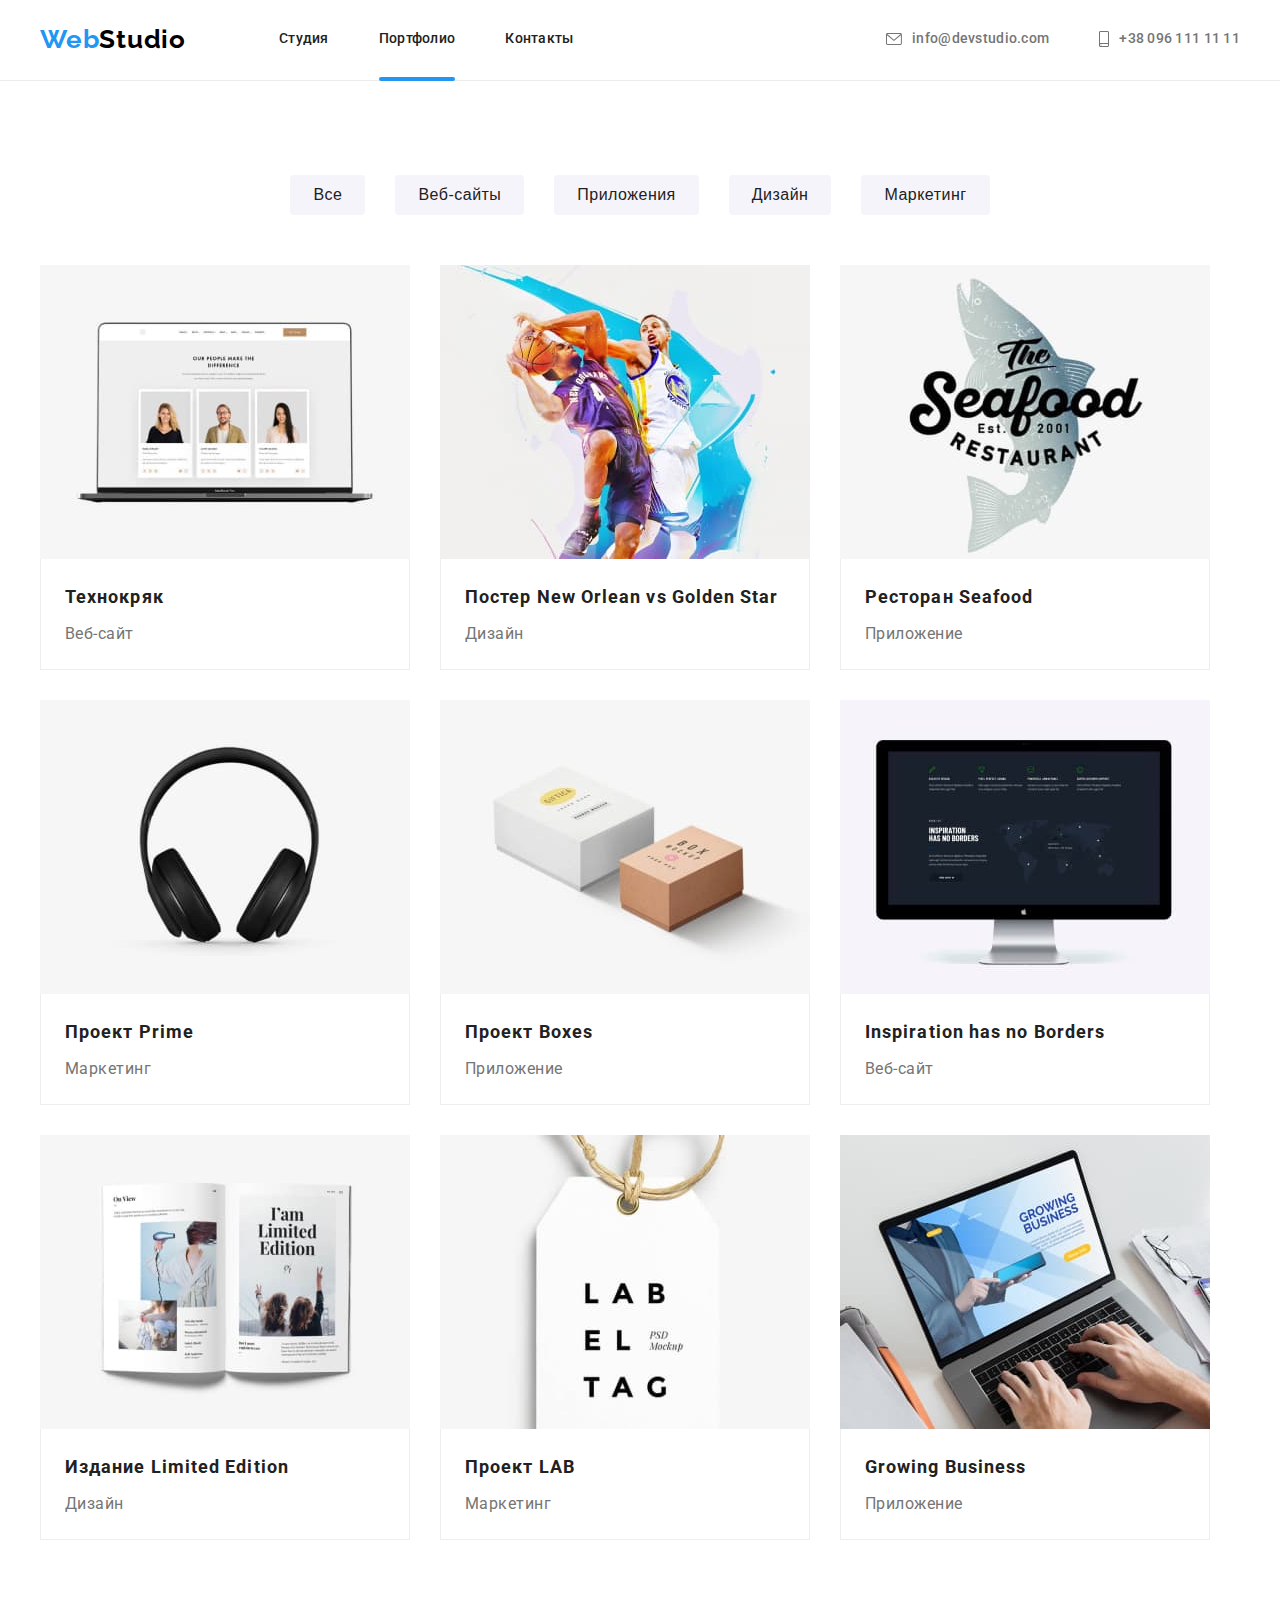
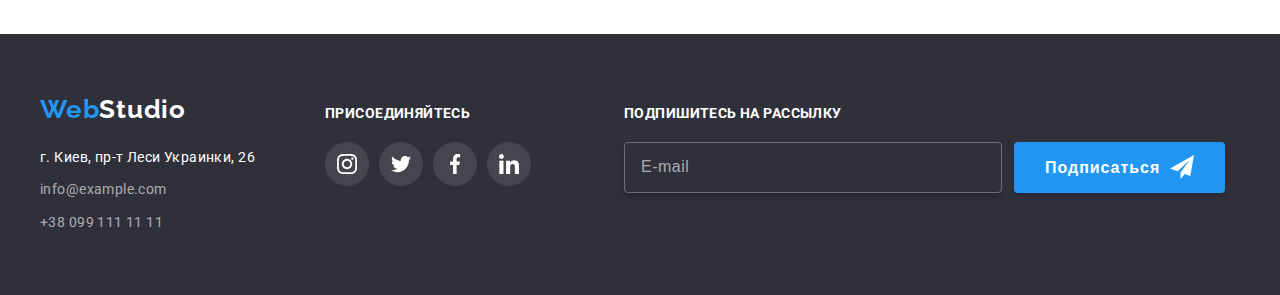
==== commit f0cf1e90: "секции hero и about за БЭМ" ====
--- a/portfolio.html
+++ b/portfolio.html
@@ -23,38 +23,34 @@
                 <a href="./index.html" class="logo link">
                     <span class="span-web">Web</span>Studio
                 </a>
-                <ul class="list site-nav">
+                <ul class="site-nav list">
                     <li class="site-nav__item">
-                        <a href="./index.html" class="link">Студия</a>
+                        <a href="./index.html" class="site-nav__link link">Студия</a>
                     </li>
                     <li class="site-nav__item">
-                        <a href="./portfolio.html" class="link current-link">Портфолио</a>
+                        <a href="./portfolio.html" class="site-nav__link site-nav_current-link link">Портфолио</a>
                     </li>
                     <li class="site-nav__item">
-                        <a href="#" class="link">Контакты</a>
+                        <a href="#" class="site-nav__link link">Контакты</a>
                     </li>
                 </ul>
             </nav>
     
-            <ul class="list header-contact">
-                <li class="header-contact-item">
-                    <a href="mailto:info@devstudio.com" class="link">
-                        <span>
-                            <svg class="envelope header-icon" width="16" height="12">
-                                <use href="./images/sprite.svg#icon-envelope"></use>
-                            </svg>
-                        </span>
-                        <span>info@devstudio.com</span>
-                    </a>
-                </li>
-                <li class="header-contact-item">
-                    <a href="tel:+380961111111" class="link">
-                        <span>
-                            <svg class="smartphone header-icon" width="10" height="16">
-                                <use href="./images/sprite.svg#icon-smartphone"></use>
-                            </svg>
-                        </span>
-                        <span>+38 096 111 11 11</span>
+            <ul class="header-contact list">
+                <li class="header-contact__item">
+                    <a href="mailto:info@devstudio.com" class="header-contact__link link">
+                        <svg class="header-contact__icon" width="16" height="12">
+                            <use href="./images/sprite.svg#icon-envelope"></use>
+                        </svg>
+                        info@devstudio.com
+                    </a>
+                </li>
+                <li class="header-contact__item">
+                    <a href="tel:+380961111111" class="header-contact__link link">
+                        <svg class="header-contact__icon" width="10" height="16">
+                            <use href="./images/sprite.svg#icon-smartphone"></use>
+                        </svg>
+                        +38 096 111 11 11
                     </a>
                 </li>
             </ul>
--- a/css/main.min.css
+++ b/css/main.min.css
@@ -1,2 +1,2 @@
-:root{--accent-color: #2196f3;--main-text-color: #212121}.visually-hidden{position:absolute !important;clip:rect(1px 1px 1px 1px);clip:rect(1px, 1px, 1px, 1px);padding:0 !important;border:0 !important;height:1px !important;width:1px !important;overflow:hidden}body{margin:0;background-color:#ffffff;color:var(--main-text-color);font-weight:400;font-family:"Roboto", sans-serif}.list{margin-top:0;margin-bottom:0;padding-left:0;list-style:none}.link{text-decoration:none}h1,h2,h3,h4,p{margin-top:0;margin-bottom:0}img{display:block}.container{width:1200px;margin:0 auto;padding-left:15px;padding-right:15px}.title{margin-bottom:50px;font-weight:700;font-size:36px;line-height:1.17;text-align:center;letter-spacing:0.03em}.logo{color:#000000;font-family:"Raleway", sans-serif;font-weight:700;font-size:26px;line-height:1.19;letter-spacing:0.03em}.span-web{color:var(--accent-color)}.footer-studio{color:#ffffff}.footer-form{margin-left:93px}.footer-modal-title{font-weight:700;font-size:14px;line-height:1.14;letter-spacing:0.03em;text-transform:uppercase;color:#ffffff;margin-top:12px;margin-bottom:20px}.footer-form-input{background-color:transparent;width:358px;padding-top:15px;padding-bottom:15px;padding-left:16px;margin-right:12px;border:1px solid rgba(255,255,255,0.3);box-shadow:0px 4px 4px rgba(0,0,0,0.15);border-radius:4px;color:#ffffff;outline:none;transition:border-color 250ms cubic-bezier(0.4, 0, 0.2, 1)}.footer-form-input:focus{border-color:var(--accent-color)}.footer-form-input::placeholder{font-weight:400;font-size:16px;line-height:1.25;letter-spacing:0.03em;color:rgba(255,255,255,0.6)}.footer-form-div{display:flex}.footer-form-button{background:var(--accent-color);box-shadow:0px 4px 4px rgba(0,0,0,0.15);border-radius:4px;margin:0 auto;padding:10px 30px;cursor:pointer;border:1px solid transparent;font-weight:700;font-size:16px;line-height:1.87;display:flex;align-items:center;text-align:center;letter-spacing:0.06em;color:#ffffff}.footer-modal-svg{margin-left:10px}.backdrop{position:fixed;top:0;left:0;width:100vw;height:100vh;background-color:rgba(0,0,0,0.2);transition:opacity 500ms linear, visibility 500ms linear}.is-hidden{opacity:0;visibility:hidden;pointer-events:none}.modal{width:528px;height:580px;background-color:#ffffff;position:absolute;left:50%;top:50%;transform:translate(-50%, -50%)}.close-btn{position:absolute;top:8px;right:8px;padding:0;width:30px;height:30px;border-radius:50%;border:1px solid rgba(0,0,0,0.1);background-color:transparent;cursor:pointer}.modal-svg{color:tomato}.close-btn:hover .modal-svg{fill:var(--accent-color)}.contact-form{display:flex;flex-direction:column;padding:40px}.contact-form-input{width:100%;height:40px;border:1px solid rgba(33,33,33,0.2);border-radius:4px;padding-left:42px;transition:border-color 250ms cubic-bezier(0.4, 0, 0.2, 1)}.contact-form-input:focus{outline:none;border-color:var(--accent-color)}.contact-form-message{width:100%;height:120px;padding:12px 16px;margin-top:4px;margin-bottom:20px;resize:none;border:1px solid rgba(33,33,33,0.2);border-radius:4px;transition:border-color 250ms cubic-bezier(0.4, 0, 0.2, 1)}.contact-form-message:focus{border-color:var(--accent-color);outline:none}.contact-form-message::placeholder{color:rgba(117,117,117,0.5)}.modal-form-title{font-weight:700;font-size:20px;line-height:1.15;text-align:center;letter-spacing:0.03em;margin-bottom:12px}.modal-form-label{font-weight:400;font-size:12px;line-height:1.17;letter-spacing:0.01em;color:#757575}.modal-form-label:nth-child(-n+4){margin-bottom:10px}.contact-form-icon{position:absolute;top:50%;transform:translateY(-50%);left:12px;transition:fill 250ms cubic-bezier(0.4, 0, 0.2, 1)}.contact-form-input:focus+.contact-form-icon{fill:var(--accent-color)}.contact-form-wrapper{position:relative;display:block;margin-top:4px}.contact-form-checkbox-label{display:flex;align-items:center;font-weight:400;font-size:14px;line-height:1.71;letter-spacing:0.03em;color:#757575;margin-bottom:30px}.contact-form-checkbox-label::before{content:"";width:16px;height:15px;border:2px solid black;cursor:pointer;border-radius:2px;margin-right:7px}.contact-form-checkbox:checked+.contact-form-checkbox-label::before{background-image:url(../images/check.svg);background-position:50% 50%}.contact-form-checkbox:focus+.contact-form-checkbox-label::before{outline:2px solid var(--accent-color)}.contact-form-label-link{font-weight:400;font-size:14px;line-height:1.71;letter-spacing:0.03em;color:var(--accent-color)}.contact-form-submit{display:block;margin:0 auto;padding:10px 55px;cursor:pointer;background:#2196f3;box-shadow:0px 4px 4px rgba(0,0,0,0.15);border-radius:4px;border:1px solid transparent;font-weight:700;font-size:16px;line-height:1.87;display:flex;align-items:center;text-align:center;letter-spacing:0.06em;color:#ffffff}.header{padding-top:24px;padding-bottom:25px;border-bottom:1px solid #ececec}.header .container{display:flex;align-items:center}.header .logo{margin-right:93px}.header-nav{display:flex;align-items:center}.site-nav{display:block;display:flex;align-items:center}.site-nav__link{position:relative;display:block;color:var(--main-text-color);font-weight:500;font-size:14px;line-height:1.14;letter-spacing:0.02em;transition:color 250ms cubic-bezier(0.4, 0, 0.2, 1)}.site-nav__link:hover,.site-nav__link:focus{fill:var(--accent-color);color:var(--accent-color)}.site-nav__item:not(:last-child){margin-right:50px}.site-nav_current-link::after{position:absolute;content:"";width:100%;height:4px;margin-top:30px;display:block;background-color:var(--accent-color);border-radius:2px}.header-contact{display:flex;align-items:center;margin-left:auto}.header-contact__link{display:flex;align-items:center;color:#757575;font-weight:500;font-size:14px;line-height:1.14;letter-spacing:0.02em;fill:#757575;transition:color 250ms cubic-bezier(0.4, 0, 0.2, 1),fill 250ms cubic-bezier(0.4, 0, 0.2, 1)}.header-contact__link:hover,.header-contact__link:focus{fill:var(--accent-color);color:var(--accent-color)}.header-contact__item:not(:last-child){margin-right:50px}.header-icon{margin-right:10px}.hero{text-align:center;padding-top:200px;padding-bottom:200px;background:#2f303a;background-image:linear-gradient(rgba(47,48,58,0.4), rgba(47,48,58,0.4)),url(../images/hero/bg.jpg);background-size:cover}.hero-title{margin-bottom:30px;color:#ffffff;font-weight:900;font-size:44px;line-height:1.36;letter-spacing:0.06em;text-transform:uppercase;max-width:700px;margin-left:auto;margin-right:auto}.button-btn{border-radius:4px;padding:10px 32px;min-width:200px;border:1px solid transparent;color:#ffffff;background-color:var(--accent-color);font-weight:700;font-size:16px;line-height:1.87;text-align:center;letter-spacing:0.06em;cursor:pointer;transition:background-color 250ms cubic-bezier(0.4, 0, 0.2, 1)}.button-btn:hover,.button-btn:focus{background-color:#188ce8}.about{padding-top:94px;padding-bottom:94px}.about-list{display:flex;flex-wrap:wrap;justify-content:space-between;align-items:baseline;align-content:stretch;margin-left:-30px;margin-top:-30px}.about-list-item{margin-left:30px;margin-top:30px;flex-basis:calc((100% - 120px) / 4)}.about-list-text{color:#757575;font-size:14px;line-height:1.71;letter-spacing:0.03em}.about-icon{display:block;width:70px;height:70px;margin-left:auto;margin-right:auto}.about-icon-bg{padding-top:25px;padding-bottom:25px;margin-bottom:30px;background:#f5f4fa;border-radius:4px}.classes{padding-bottom:94px}.classes .list{margin-top:-30px;margin-left:-30px;display:flex;flex-wrap:wrap;justify-content:space-between}.classes-item{position:relative;flex-basis:calc((100% - 90px) / 3);margin-top:30px;margin-left:30px}.classes-overlay{position:absolute;bottom:0;left:0;width:100%;height:70px;padding-top:27px;padding-bottom:27px;overflow:auto;background:rgba(47,48,58,0.8);font-weight:700;font-size:14px;line-height:1.14;text-align:center;letter-spacing:0.03em;text-transform:uppercase;color:#ffffff}.team{padding-top:94px;padding-bottom:94px;background-color:#f5f4fa}.team-list{display:flex;flex-wrap:wrap;flex-basis:calc((100% - 120px) / 4);margin-left:-30px;margin-top:-30px}.team-item{border-radius:0px 0px 4px 4px;box-shadow:0px 1px 3px rgba(0,0,0,0.12),0px 1px 1px rgba(0,0,0,0.14),0px 2px 1px rgba(0,0,0,0.2);margin-left:30px;margin-top:30px}.team-text{padding:30px 32px}.team-name{margin-bottom:10px;font-weight:500;font-size:16px;line-height:1.19;text-align:center;letter-spacing:0.03em}.team-profession{color:#757575;font-size:16px;line-height:1.19;text-align:center;letter-spacing:0.03em;margin-bottom:16px}.team-icon,.footer-icon{width:20px;height:20px}.team-icon-list{display:flex;justify-content:space-between}.sotseti{display:flex;align-items:center;justify-content:center;width:44px;height:44px;border-radius:50%}.team-icon-link{fill:#afb1b8}.team-icon-link{transition:background-color 250ms cubic-bezier(0.4, 0, 0.2, 1),fill 250ms cubic-bezier(0.4, 0, 0.2, 1)}.team-icon-link:hover,.team-icon-link:focus{fill:#ffffff;background-color:var(--accent-color)}.clients .container{padding-top:94px;padding-bottom:94px}.clients-list-icon{display:flex;justify-content:space-between;flex-wrap:wrap;margin-top:-30px;margin-left:-30px}.clients-icon-item{margin-top:30px;margin-left:30px;flex-basis:calc((100% - 180px) / 6);height:92px}.clients-link-icon{display:flex;align-items:center;justify-content:center;width:100%;height:100%;fill:#afb1b8;padding:16px 32px;border:1px solid #afb1b8;border-radius:4px}.clients-link-icon{transition:fill 250ms cubic-bezier(0.4, 0, 0.2, 1),border 250ms cubic-bezier(0.4, 0, 0.2, 1)}.clients-link-icon:hover,.clients-link-icon:focus{fill:var(--accent-color);border:1px solid var(--accent-color)}.footer{padding-top:60px;padding-bottom:60px;background-color:#2f303a;font-size:14px;line-height:1.71;letter-spacing:0.03em}.footer .footer-contact{color:rgba(255,255,255,0.6)}.footer .container{display:flex}.footer-logo{margin-bottom:20px}.footer-address-item:not(:last-child){margin-bottom:9px}.address .link{font-style:normal;transition:color 250ms cubic-bezier(0.4, 0, 0.2, 1)}.address .link:hover,.address .link:focus{color:var(--accent-color)}.footer-address{color:#ffffff}.footer-right{margin-left:70px;margin-top:12px}.footer-text-icon{font-weight:700;font-size:14px;line-height:1.14;letter-spacing:0.03em;text-transform:uppercase;color:#ffffff;margin-bottom:20px}.footer-list-icon{display:flex}.footer-link-icon{background-color:rgba(255,255,255,0.1);fill:#ffffff;transition:background-color 250ms cubic-bezier(0.4, 0, 0.2, 1)}.footer-link-icon:hover,.footer-link-icon:focus{background-color:var(--accent-color)}.footer-icon-item:not(:last-child){margin-right:10px}.portfolio{padding-top:94px;padding-bottom:94px}.button{min-width:73;border-radius:4px;padding:6px 22px;border:1px solid transparent;color:var(--main-text-color);background-color:#f5f4fa;font-weight:500;font-size:16px;line-height:1.62;text-align:center;letter-spacing:0.03em;cursor:pointer;transition:background-color 250ms cubic-bezier(0.4, 0, 0.2, 1),color 250ms cubic-bezier(0.4, 0, 0.2, 1),box-shadow 250ms cubic-bezier(0.4, 0, 0.2, 1)}.button:hover,.button:focus{color:#ffffff;background-color:var(--accent-color);box-shadow:0px 3px 1px rgba(0,0,0,0.1),0px 1px 2px rgba(0,0,0,0.08),0px 2px 2px rgba(0,0,0,0.12)}.portfolio-button{display:flex;justify-content:center;margin-bottom:50px}.portfolio-button-item:not(:last-child){margin-right:30px}.portfolio-text{border-left:1px solid #eeeeee;border-bottom:1px solid #eeeeee;border-right:1px solid #eeeeee;padding:20px 24px}.portfolio-list{display:flex;flex-wrap:wrap;margin-left:-30px;margin-top:-30px}.portfolio-item{margin-left:30px;margin-top:30px;flex-basis:calc(100% / 3 - 90px);background:#ffffff;transition:box-shadow 250ms cubic-bezier(0.4, 0, 0.2, 1)}.portfolio-item:hover,.portfolio-item:focus{box-shadow:0px 1px 1px rgba(0,0,0,0.12),0px 4px 4px rgba(0,0,0,0.06),1px 4px 6px rgba(0,0,0,0.16)}.portfolio-title{margin-bottom:4px;color:var(--main-text-color);font-weight:700;font-size:18px;line-height:2;letter-spacing:0.06em}.portfolio-direction{color:#757575;font-weight:400;font-size:16px;line-height:1.87;letter-spacing:0.03em}.portfolio-grid-link{display:block}.portfolio-grid-overlay{position:relative;overflow:hidden}.overlay{position:absolute;top:100%;left:0;width:100%;height:100%;padding:63px 24px;overflow:auto;transition:transform 500ms linear;font-weight:400px;font-size:18px;line-height:1.56;letter-spacing:0.03em;color:#ffffff;background:rgba(33,150,243,0.9)}.portfolio-grid-link:hover .overlay,.portfolio-grid-link:focus .overlay{transform:translateY(-100%)}
+:root{--accent-color: #2196f3;--main-text-color: #212121}.visually-hidden{position:absolute !important;clip:rect(1px 1px 1px 1px);clip:rect(1px, 1px, 1px, 1px);padding:0 !important;border:0 !important;height:1px !important;width:1px !important;overflow:hidden}body{margin:0;background-color:#ffffff;color:var(--main-text-color);font-weight:400;font-family:"Roboto", sans-serif}.list{margin-top:0;margin-bottom:0;padding-left:0;list-style:none}.link{text-decoration:none}h1,h2,h3,h4,p{margin-top:0;margin-bottom:0}img{display:block}.container{width:1200px;margin:0 auto;padding-left:15px;padding-right:15px}.title{margin-bottom:50px;font-weight:700;font-size:36px;line-height:1.17;text-align:center;letter-spacing:0.03em}.logo{color:#000000;font-family:"Raleway", sans-serif;font-weight:700;font-size:26px;line-height:1.19;letter-spacing:0.03em}.span-web{color:var(--accent-color)}.footer-studio{color:#ffffff}.footer-form{margin-left:93px}.footer-modal-title{font-weight:700;font-size:14px;line-height:1.14;letter-spacing:0.03em;text-transform:uppercase;color:#ffffff;margin-top:12px;margin-bottom:20px}.footer-form-input{background-color:transparent;width:358px;padding-top:15px;padding-bottom:15px;padding-left:16px;margin-right:12px;border:1px solid rgba(255,255,255,0.3);box-shadow:0px 4px 4px rgba(0,0,0,0.15);border-radius:4px;color:#ffffff;outline:none;transition:border-color 250ms cubic-bezier(0.4, 0, 0.2, 1)}.footer-form-input:focus{border-color:var(--accent-color)}.footer-form-input::placeholder{font-weight:400;font-size:16px;line-height:1.25;letter-spacing:0.03em;color:rgba(255,255,255,0.6)}.footer-form-div{display:flex}.footer-form-button{background:var(--accent-color);box-shadow:0px 4px 4px rgba(0,0,0,0.15);border-radius:4px;margin:0 auto;padding:10px 30px;cursor:pointer;border:1px solid transparent;font-weight:700;font-size:16px;line-height:1.87;display:flex;align-items:center;text-align:center;letter-spacing:0.06em;color:#ffffff}.footer-modal-svg{margin-left:10px}.backdrop{position:fixed;top:0;left:0;width:100vw;height:100vh;background-color:rgba(0,0,0,0.2);transition:opacity 500ms linear, visibility 500ms linear}.is-hidden{opacity:0;visibility:hidden;pointer-events:none}.modal{width:528px;height:580px;background-color:#ffffff;position:absolute;left:50%;top:50%;transform:translate(-50%, -50%)}.close-btn{position:absolute;top:8px;right:8px;padding:0;width:30px;height:30px;border-radius:50%;border:1px solid rgba(0,0,0,0.1);background-color:transparent;cursor:pointer}.modal-svg{color:tomato}.close-btn:hover .modal-svg{fill:var(--accent-color)}.contact-form{display:flex;flex-direction:column;padding:40px}.contact-form-input{width:100%;height:40px;border:1px solid rgba(33,33,33,0.2);border-radius:4px;padding-left:42px;transition:border-color 250ms cubic-bezier(0.4, 0, 0.2, 1)}.contact-form-input:focus{outline:none;border-color:var(--accent-color)}.contact-form-message{width:100%;height:120px;padding:12px 16px;margin-top:4px;margin-bottom:20px;resize:none;border:1px solid rgba(33,33,33,0.2);border-radius:4px;transition:border-color 250ms cubic-bezier(0.4, 0, 0.2, 1)}.contact-form-message:focus{border-color:var(--accent-color);outline:none}.contact-form-message::placeholder{color:rgba(117,117,117,0.5)}.modal-form-title{font-weight:700;font-size:20px;line-height:1.15;text-align:center;letter-spacing:0.03em;margin-bottom:12px}.modal-form-label{font-weight:400;font-size:12px;line-height:1.17;letter-spacing:0.01em;color:#757575}.modal-form-label:nth-child(-n+4){margin-bottom:10px}.contact-form-icon{position:absolute;top:50%;transform:translateY(-50%);left:12px;transition:fill 250ms cubic-bezier(0.4, 0, 0.2, 1)}.contact-form-input:focus+.contact-form-icon{fill:var(--accent-color)}.contact-form-wrapper{position:relative;display:block;margin-top:4px}.contact-form-checkbox-label{display:flex;align-items:center;font-weight:400;font-size:14px;line-height:1.71;letter-spacing:0.03em;color:#757575;margin-bottom:30px}.contact-form-checkbox-label::before{content:"";width:16px;height:15px;border:2px solid black;cursor:pointer;border-radius:2px;margin-right:7px}.contact-form-checkbox:checked+.contact-form-checkbox-label::before{background-image:url(../images/check.svg);background-position:50% 50%}.contact-form-checkbox:focus+.contact-form-checkbox-label::before{outline:2px solid var(--accent-color)}.contact-form-label-link{font-weight:400;font-size:14px;line-height:1.71;letter-spacing:0.03em;color:var(--accent-color)}.contact-form-submit{display:block;margin:0 auto;padding:10px 55px;cursor:pointer;background:#2196f3;box-shadow:0px 4px 4px rgba(0,0,0,0.15);border-radius:4px;border:1px solid transparent;font-weight:700;font-size:16px;line-height:1.87;display:flex;align-items:center;text-align:center;letter-spacing:0.06em;color:#ffffff}.header{padding-top:24px;padding-bottom:25px;border-bottom:1px solid #ececec}.header .container{display:flex;align-items:center}.header .logo{margin-right:93px}.header-nav{display:flex;align-items:center}.site-nav{display:block;display:flex;align-items:center}.site-nav__link{position:relative;display:block;color:var(--main-text-color);font-weight:500;font-size:14px;line-height:1.14;letter-spacing:0.02em;transition:color 250ms cubic-bezier(0.4, 0, 0.2, 1)}.site-nav__link:hover,.site-nav__link:focus{fill:var(--accent-color);color:var(--accent-color)}.site-nav__item:not(:last-child){margin-right:50px}.site-nav_current-link::after{position:absolute;content:"";width:100%;height:4px;margin-top:30px;display:block;background-color:var(--accent-color);border-radius:2px}.header-contact{display:flex;align-items:center;margin-left:auto}.header-contact__link{display:flex;align-items:center;color:#757575;font-weight:500;font-size:14px;line-height:1.14;letter-spacing:0.02em;fill:#757575;transition:color 250ms cubic-bezier(0.4, 0, 0.2, 1),fill 250ms cubic-bezier(0.4, 0, 0.2, 1)}.header-contact__link:hover,.header-contact__link:focus{fill:var(--accent-color);color:var(--accent-color)}.header-contact__item:not(:last-child){margin-right:50px}.header-contact__icon{margin-right:10px}.hero{text-align:center;padding-top:200px;padding-bottom:200px;background:#2f303a;background-image:linear-gradient(rgba(47,48,58,0.4), rgba(47,48,58,0.4)),url(../images/hero/bg.jpg);background-size:cover}.hero__title{margin-bottom:30px;color:#ffffff;font-weight:900;font-size:44px;line-height:1.36;letter-spacing:0.06em;text-transform:uppercase;max-width:700px;margin-left:auto;margin-right:auto}.button-btn{border-radius:4px;padding:10px 32px;min-width:200px;border:1px solid transparent;color:#ffffff;background-color:var(--accent-color);font-weight:700;font-size:16px;line-height:1.87;text-align:center;letter-spacing:0.06em;cursor:pointer;transition:background-color 250ms cubic-bezier(0.4, 0, 0.2, 1)}.button-btn:hover,.button-btn:focus{background-color:#188ce8}.about{padding-top:94px;padding-bottom:94px}.about__list{display:flex;flex-wrap:wrap;justify-content:space-between;align-items:baseline;align-content:stretch;margin-left:-30px;margin-top:-30px}.about__list-item{margin-left:30px;margin-top:30px;flex-basis:calc((100% - 120px) / 4)}.about__list-title{font-weight:700;font-size:14px;line-height:1.14;letter-spacing:0.03em;text-transform:uppercase;margin-bottom:10px}.about__list-text{color:#757575;font-size:14px;line-height:1.71;letter-spacing:0.03em}.about__icon-bg{padding-top:25px;padding-bottom:25px;margin-bottom:30px;background:#f5f4fa;border-radius:4px}.about__icon{display:block;width:70px;height:70px;margin-left:auto;margin-right:auto}.classes{padding-bottom:94px}.classes .list{margin-top:-30px;margin-left:-30px;display:flex;flex-wrap:wrap;justify-content:space-between}.classes-item{position:relative;flex-basis:calc((100% - 90px) / 3);margin-top:30px;margin-left:30px}.classes-overlay{position:absolute;bottom:0;left:0;width:100%;height:70px;padding-top:27px;padding-bottom:27px;overflow:auto;background:rgba(47,48,58,0.8);font-weight:700;font-size:14px;line-height:1.14;text-align:center;letter-spacing:0.03em;text-transform:uppercase;color:#ffffff}.team{padding-top:94px;padding-bottom:94px;background-color:#f5f4fa}.team-list{display:flex;flex-wrap:wrap;flex-basis:calc((100% - 120px) / 4);margin-left:-30px;margin-top:-30px}.team-item{border-radius:0px 0px 4px 4px;box-shadow:0px 1px 3px rgba(0,0,0,0.12),0px 1px 1px rgba(0,0,0,0.14),0px 2px 1px rgba(0,0,0,0.2);margin-left:30px;margin-top:30px}.team-text{padding:30px 32px}.team-name{margin-bottom:10px;font-weight:500;font-size:16px;line-height:1.19;text-align:center;letter-spacing:0.03em}.team-profession{color:#757575;font-size:16px;line-height:1.19;text-align:center;letter-spacing:0.03em;margin-bottom:16px}.team-icon,.footer-icon{width:20px;height:20px}.team-icon-list{display:flex;justify-content:space-between}.sotseti{display:flex;align-items:center;justify-content:center;width:44px;height:44px;border-radius:50%}.team-icon-link{fill:#afb1b8}.team-icon-link{transition:background-color 250ms cubic-bezier(0.4, 0, 0.2, 1),fill 250ms cubic-bezier(0.4, 0, 0.2, 1)}.team-icon-link:hover,.team-icon-link:focus{fill:#ffffff;background-color:var(--accent-color)}.clients .container{padding-top:94px;padding-bottom:94px}.clients-list-icon{display:flex;justify-content:space-between;flex-wrap:wrap;margin-top:-30px;margin-left:-30px}.clients-icon-item{margin-top:30px;margin-left:30px;flex-basis:calc((100% - 180px) / 6);height:92px}.clients-link-icon{display:flex;align-items:center;justify-content:center;width:100%;height:100%;fill:#afb1b8;padding:16px 32px;border:1px solid #afb1b8;border-radius:4px}.clients-link-icon{transition:fill 250ms cubic-bezier(0.4, 0, 0.2, 1),border 250ms cubic-bezier(0.4, 0, 0.2, 1)}.clients-link-icon:hover,.clients-link-icon:focus{fill:var(--accent-color);border:1px solid var(--accent-color)}.footer{padding-top:60px;padding-bottom:60px;background-color:#2f303a;font-size:14px;line-height:1.71;letter-spacing:0.03em}.footer .footer-contact{color:rgba(255,255,255,0.6)}.footer .container{display:flex}.footer-logo{margin-bottom:20px}.footer-address-item:not(:last-child){margin-bottom:9px}.address .link{font-style:normal;transition:color 250ms cubic-bezier(0.4, 0, 0.2, 1)}.address .link:hover,.address .link:focus{color:var(--accent-color)}.footer-address{color:#ffffff}.footer-right{margin-left:70px;margin-top:12px}.footer-text-icon{font-weight:700;font-size:14px;line-height:1.14;letter-spacing:0.03em;text-transform:uppercase;color:#ffffff;margin-bottom:20px}.footer-list-icon{display:flex}.footer-link-icon{background-color:rgba(255,255,255,0.1);fill:#ffffff;transition:background-color 250ms cubic-bezier(0.4, 0, 0.2, 1)}.footer-link-icon:hover,.footer-link-icon:focus{background-color:var(--accent-color)}.footer-icon-item:not(:last-child){margin-right:10px}.portfolio{padding-top:94px;padding-bottom:94px}.button{min-width:73;border-radius:4px;padding:6px 22px;border:1px solid transparent;color:var(--main-text-color);background-color:#f5f4fa;font-weight:500;font-size:16px;line-height:1.62;text-align:center;letter-spacing:0.03em;cursor:pointer;transition:background-color 250ms cubic-bezier(0.4, 0, 0.2, 1),color 250ms cubic-bezier(0.4, 0, 0.2, 1),box-shadow 250ms cubic-bezier(0.4, 0, 0.2, 1)}.button:hover,.button:focus{color:#ffffff;background-color:var(--accent-color);box-shadow:0px 3px 1px rgba(0,0,0,0.1),0px 1px 2px rgba(0,0,0,0.08),0px 2px 2px rgba(0,0,0,0.12)}.portfolio-button{display:flex;justify-content:center;margin-bottom:50px}.portfolio-button-item:not(:last-child){margin-right:30px}.portfolio-text{border-left:1px solid #eeeeee;border-bottom:1px solid #eeeeee;border-right:1px solid #eeeeee;padding:20px 24px}.portfolio-list{display:flex;flex-wrap:wrap;margin-left:-30px;margin-top:-30px}.portfolio-item{margin-left:30px;margin-top:30px;flex-basis:calc(100% / 3 - 90px);background:#ffffff;transition:box-shadow 250ms cubic-bezier(0.4, 0, 0.2, 1)}.portfolio-item:hover,.portfolio-item:focus{box-shadow:0px 1px 1px rgba(0,0,0,0.12),0px 4px 4px rgba(0,0,0,0.06),1px 4px 6px rgba(0,0,0,0.16)}.portfolio-title{margin-bottom:4px;color:var(--main-text-color);font-weight:700;font-size:18px;line-height:2;letter-spacing:0.06em}.portfolio-direction{color:#757575;font-weight:400;font-size:16px;line-height:1.87;letter-spacing:0.03em}.portfolio-grid-link{display:block}.portfolio-grid-overlay{position:relative;overflow:hidden}.overlay{position:absolute;top:100%;left:0;width:100%;height:100%;padding:63px 24px;overflow:auto;transition:transform 500ms linear;font-weight:400px;font-size:18px;line-height:1.56;letter-spacing:0.03em;color:#ffffff;background:rgba(33,150,243,0.9)}.portfolio-grid-link:hover .overlay,.portfolio-grid-link:focus .overlay{transform:translateY(-100%)}
 /*# sourceMappingURL=main.min.css.map */